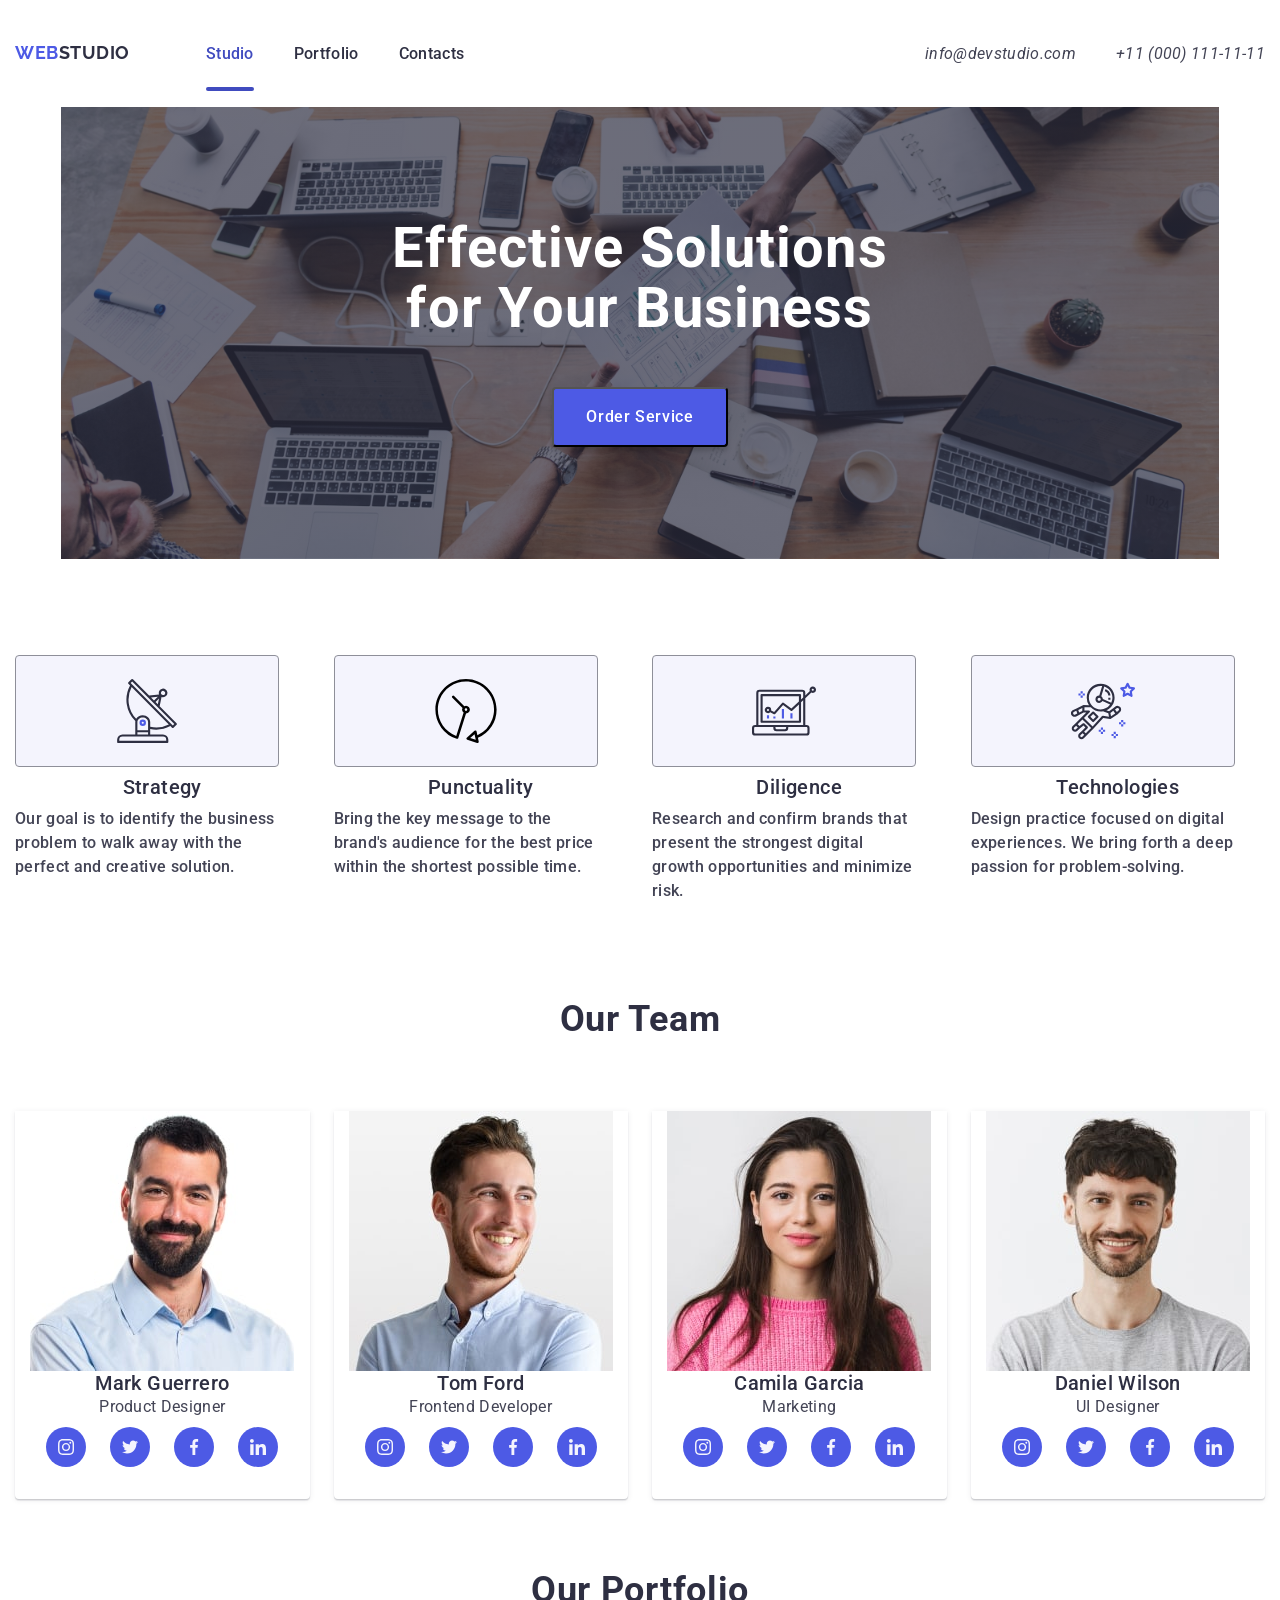
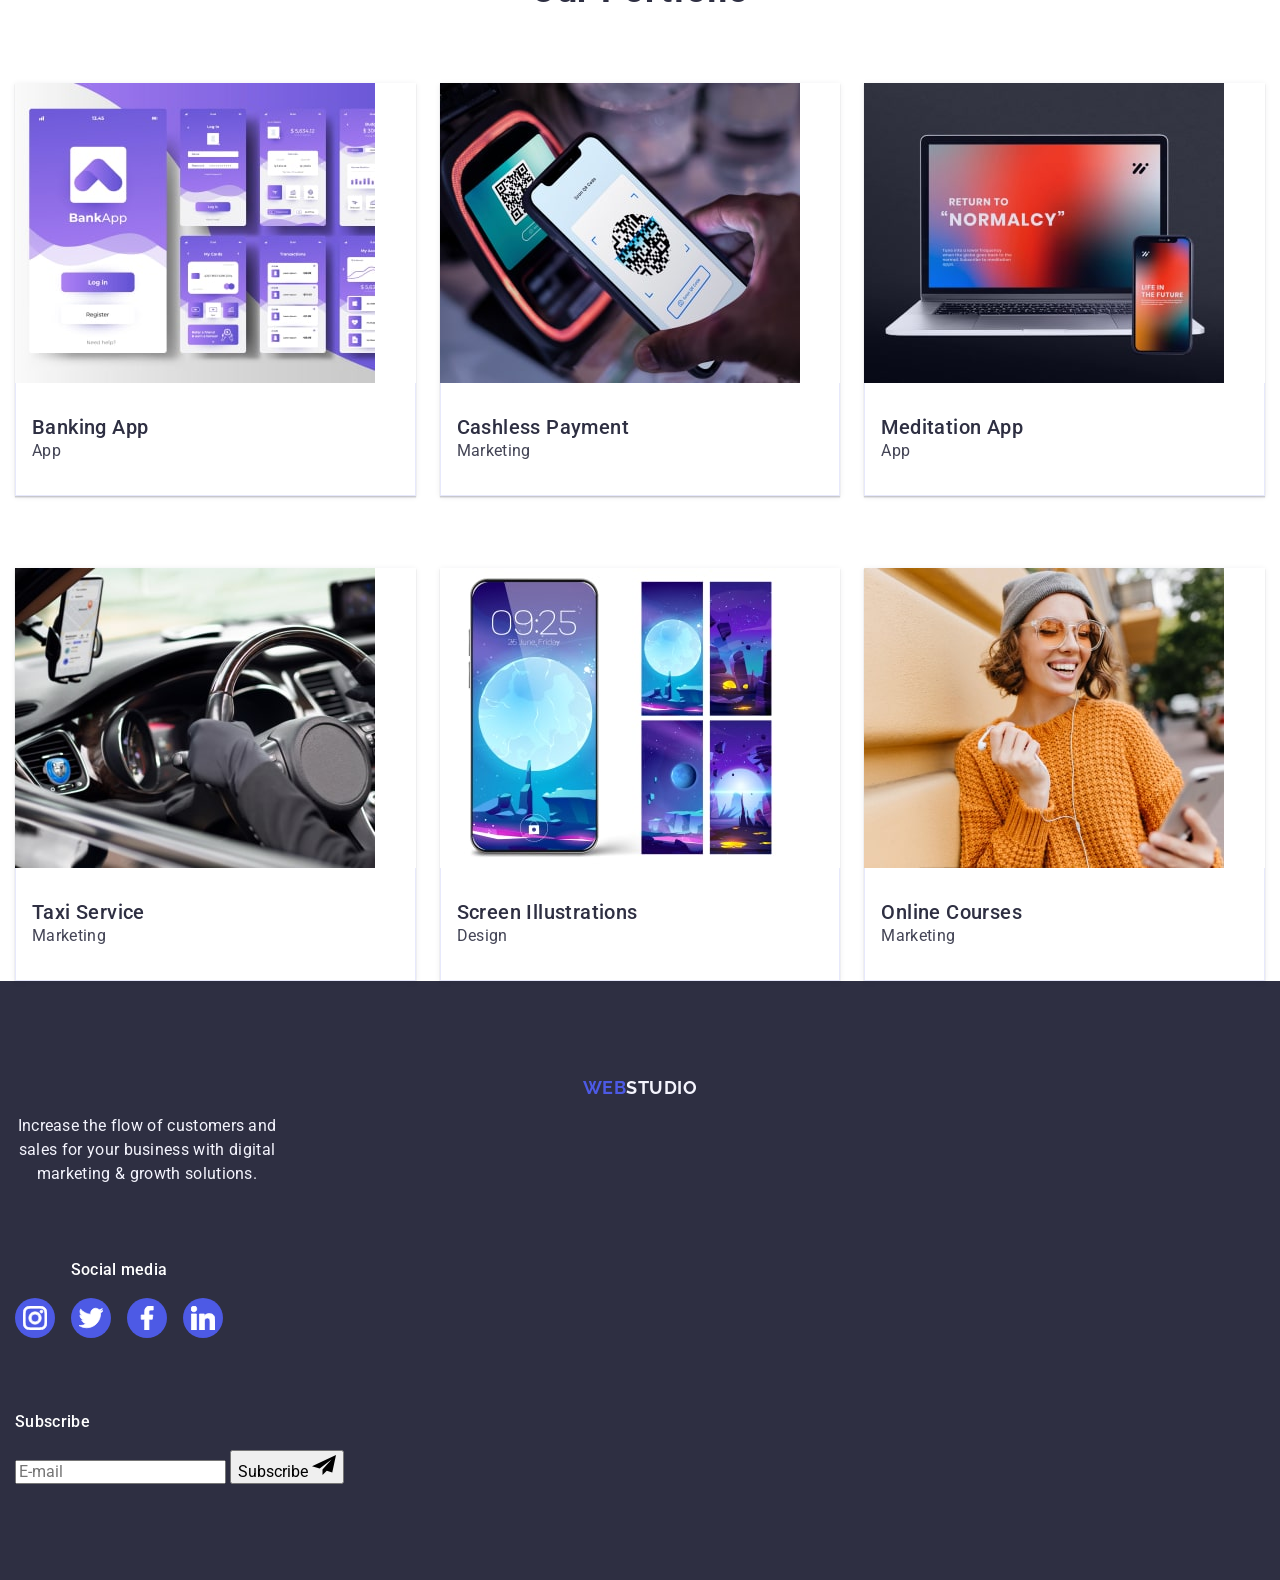
==== index.html @ d4f8fd6f "add" ====
<!DOCTYPE html>
<html lang="en">
  <head>
    <meta charset="UTF-8" />
    <meta name="viewport" content="width=device-width, initial-scale=1" />
    <title>Document</title>
    <link rel="preconnect" href="https://fonts.googleapis.com" />
    <link rel="preconnect" href="https://fonts.gstatic.com" crossorigin />
    <link
      href="https://fonts.googleapis.com/css2?family=Raleway:wght@700&family=Roboto:wght@400;500;700&display=swap"
      rel="stylesheet"
    />
    <link
      rel="stylesheet"
      href="https://cdnjs.cloudflare.com/ajax/libs/modern-normalize/2.0.0/modern-normalize.min.css"
    />
    <link rel="stylesheet" href="./css/styles.css" />
  </head>
  <body>
    <!--====== HEADER ======-->
    <header class="page-header">
      <div class="container header-container">
        <nav class="page-navigation">
          <a class="page-logo" href="./index.html"
            >Web<span class="logo-part">Studio</span></a
          >

          <ul class="navigation-list">
            <li class="navigation-list-item">
              <a class="navigation-list-link current" href="./index.html"
                >Studio</a
              >
            </li>
            <li class="navigation-list-item">
              <a class="navigation-list-link" href="">Portfolio</a>
            </li>
            <li class="navigation-list-item">
              <a class="navigation-list-link" href="">Contacts</a>
            </li>
          </ul>
        </nav>
        <address class="address">
          <ul class="address-list">
            <li class="address-list-item">
              <a class="address-link" href="mailto:info@devstudio.com"
                >info@devstudio.com</a
              >
            </li>
            <li class="address-list-item">
              <a class="address-link" href="tel:+110001111111"
                >+11 (000) 111-11-11</a
              >
            </li>
          </ul>
        </address>
        <button class="mobil-open-button" type="button">
          <svg class="mobile-open-button-icons" width="24px" height="24px">
            <use href="./images/icons.svg#icon-burgericons-solid_menu"></use>
          </svg>
        </button>
      </div>
    </header>
    <!-- ======HERO====== -->
    <main>
       <section class="hero ">
        <div class="container hero-container">
          <h1 class="main-title">Effective Solutions for Your Business</h1>
          <button class="button-top" type="button">Order Service</button>
        </div>
      </section>
      <!-- ======BENEFITS====== -->
       <section class="benefits">
        <div class="container benefits-container">
          <h2 class="visually-hidden">Benefits</h2>
          <ul class="benefits-list">
            <li class="benefits-list-item">
              <div class="im-icons">
                <svg class="benefits-icons" width="64" height="64">
                  <use href="./images/icons.svg#icon-antenna-1"></use>
                </svg>
              </div>
              <h3 class="benefits-list-title">Strategy</h3>
              <p class="benefits-list-text">
                Our goal is to identify the business problem to walk away with
                the perfect and creative solution.
              </p>
            </li>
            <li class="benefits-list-item">
              <div class="im-icons">
                <svg class="benefits-icons" width="64" height="64">
                  <use href="./images/icons.svg#icon-Vector"></use>
                </svg>
              </div>

              <h3 class="benefits-list-title">Punctuality</h3>
              <p class="benefits-list-text">
                Bring the key message to the brand's audience for the best price
                within the shortest possible time.
              </p>
            </li>
            <li class="benefits-list-item">
              <div class="im-icons">
                <svg class="benefits-icons" width="64" height="64">
                  <use href="./images/icons.svg#icon-diagram-1"></use>
                </svg>
              </div>
              <h3 class="benefits-list-title">Diligence</h3>
              <p class="benefits-list-text">
                Research and confirm brands that present the strongest digital
                growth opportunities and minimize risk.
              </p>
            </li>
            <li class="benefits-list-item">
              <div class="im-icons">
                <svg class="benefits-icons" width="64" height="64">
                  <use href="./images/icons.svg#icon-astronaut-1"></use>
                </svg>
              </div>
              <h3 class="benefits-list-title">Technologies</h3>
              <p class="benefits-list-text">
                Design practice focused on digital experiences. We bring forth a
                deep passion for problem-solving.
              </p>
            </li>
          </ul>
        </div>
      </section>
      <!-- ======OUR TEAM====== -->
      <section class="team-section">
        <div class="container">
          <h2 class="team-section-title">Our Team</h2>
          <ul class="team-list">
            <li class="team-item iteam-box">
              <img
                class="team-card"
                srcset="./images/team-1@2x-min.jpg 2x, ./images/team-1-min.jpg 1x"
                src="./images/team-1-min.jpg"
                alt="mark guerrero avatar"
                width="264"
              />
              <div class="name-text-container">
                <h3 class="name-title">Mark Guerrero</h3>
                <p class="team-text">Product Designer</p>
                <ul class="social-list">
                  <li class="item-social-media-team">
                    <a
                      href="https://www.instagram.com/"
                      target="_blank"
                      class="social-list-link"
                    >
                      <svg class="icons-team-media" width="16" height="16">
                        <use href="./images/icons.svg#icon-instagram-2"></use>
                      </svg>
                    </a>
                  </li>
                  <li class="item-social-media-team">
                    <a
                      href="https://twitter.com/"
                      target="_blank"
                      class="social-list-link"
                    >
                      <svg class="icons-team-media" width="16" height="16">
                        <use href="./images/icons.svg#icon-twitter-1"></use>
                      </svg>
                    </a>
                  </li>
                  <li class="item-social-media-team">
                    <a
                      href="https://www.facebook.com/index.php/"
                      target="_blank"
                      class="social-list-link"
                    >
                      <svg class="icons-team-media" width="16" height="16">
                        <use href="./images/icons.svg#icon-facebook-1"></use>
                      </svg>
                    </a>
                  </li>
                  <li class="item-social-media-team">
                    <a
                      href="https://www.linkedin.com/"
                      target="_blank"
                      class="social-list-link"
                    >
                      <svg class="icons-team-media" width="16" height="16">
                        <use href="./images/icons.svg#icon-linkedin-1"></use>
                      </svg>
                    </a>
                  </li>
                </ul>
              </div>
            </li>
            <li class="team-item iteam-box">
              <img
                class="team-card"
                srcset="./images/team-2@2x-min.jpg 2x, ./images/team-2-1-min.jpg 1x"
                src="./images/team-2-1-min.jpg"
                alt="tom ford avatar"
                width="264"
              />
              <div class="name-text-container">
                <h3 class="name-title">Tom Ford</h3>
                <p class="team-text">Frontend Developer</p>
                <ul class="social-list">
                  <li class="item-social-media-team">
                    <a
                      href="https://www.instagram.com/"
                      target="_blank"
                      class="social-list-link"
                    >
                      <svg class="icons-team-media" width="16" height="16">
                        <use href="./images/icons.svg#icon-instagram-2"></use>
                      </svg>
                    </a>
                  </li>
                  <li class="item-social-media-team">
                    <a
                      href="https://twitter.com/"
                      target="_blank"
                      class="social-list-link"
                    >
                      <svg class="icons-team-media" width="16" height="16">
                        <use href="./images/icons.svg#icon-twitter-1"></use>
                      </svg>
                    </a>
                  </li>
                  <li class="item-social-media-team">
                    <a
                      href="https://www.facebook.com/index.php/"
                      target="_blank"
                      class="social-list-link"
                    >
                      <svg class="icons-team-media" width="16" height="16">
                        <use href="./images/icons.svg#icon-facebook-1"></use>
                      </svg>
                    </a>
                  </li>
                  <li class="item-social-media-team">
                    <a
                      href="https://www.linkedin.com/"
                      target="_blank"
                      class="social-list-link"
                    >
                      <svg class="icons-team-media" width="16" height="16">
                        <use href="./images/icons.svg#icon-linkedin-1"></use>
                      </svg>
                    </a>
                  </li>
                </ul>
              </div>
            </li>
            <li class="team-item iteam-box">
              <img
                class="team-card"
                srcset="./images/team-3@2x-min.jpg 2x, ./images/team-3-1-min.jpg 1x"
                src="./images/team-3-1-min.jpg"
                alt="camila garcia avatar"
                width="264"
              />
              <div class="name-text-container">
                <h3 class="name-title">Camila Garcia</h3>
                <p class="team-text">Marketing</p>
                <ul class="social-list">
                  <li class="item-social-media-team">
                    <a
                      href="https://www.instagram.com/"
                      target="_blank"
                      class="social-list-link"
                    >
                      <svg class="icons-team-media" width="16" height="16">
                        <use href="./images/icons.svg#icon-instagram-2"></use>
                      </svg>
                    </a>
                  </li>
                  <li class="item-social-media-team">
                    <a
                      href="https://twitter.com/"
                      target="_blank"
                      class="social-list-link"
                    >
                      <svg class="icons-team-media" width="16" height="16">
                        <use href="./images/icons.svg#icon-twitter-1"></use>
                      </svg>
                    </a>
                  </li>
                  <li class="item-social-media-team">
                    <a
                      href="https://www.facebook.com/index.php/"
                      target="_blank"
                      class="social-list-link"
                    >
                      <svg class="icons-team-media" width="16" height="16">
                        <use href="./images/icons.svg#icon-facebook-1"></use>
                      </svg>
                    </a>
                  </li>
                  <li class="item-social-media-team">
                    <a
                      href="https://www.linkedin.com/"
                      target="_blank"
                      class="social-list-link"
                    >
                      <svg class="icons-team-media" width="16" height="16">
                        <use href="./images/icons.svg#icon-linkedin-1"></use>
                      </svg>
                    </a>
                  </li>
                </ul>
              </div>
            </li>
            <li class="team-item iteam-box">
              <img
                class="team-card"
                srcset="./images/team-4-1-min.jpg 1x, ./images/team-4@2x-min.jpg 2x"
                src="./images/team-4-1-min.jpg"
                alt="daniel wilson avatar"
                width="264"
              />
              <div class="name-text-container">
                <h3 class="name-title">Daniel Wilson</h3>
                <p class="team-text">UI Designer</p>
                <ul class="social-list">
                  <li class="item-social-media-team">
                    <a
                      href="https://www.instagram.com/"
                      target="_blank"
                      class="social-list-link"
                    >
                      <svg class="icons-team-media" width="16" height="16">
                        <use href="./images/icons.svg#icon-instagram-2"></use>
                      </svg>
                    </a>
                  </li>
                  <li class="item-social-media-team">
                    <a
                      href="https://twitter.com/"
                      target="_blank"
                      class="social-list-link"
                    >
                      <svg class="icons-team-media" width="16" height="16">
                        <use href="./images/icons.svg#icon-twitter-1"></use>
                      </svg>
                    </a>
                  </li>
                  <li class="item-social-media-team">
                    <a
                      href="https://www.facebook.com/index.php/"
                      target="_blank"
                      class="social-list-link"
                    >
                      <svg class="icons-team-media" width="16" height="16">
                        <use href="./images/icons.svg#icon-facebook-1"></use>
                      </svg>
                    </a>
                  </li>
                  <li class="item-social-media-team">
                    <a
                      href="https://www.linkedin.com/"
                      target="_blank"
                      class="social-list-link"
                    >
                      <svg class="icons-team-media" width="16" height="16">
                        <use href="./images/icons.svg#icon-linkedin-1"></use>
                      </svg>
                    </a>
                  </li>
                </ul>
              </div>
            </li>
          </ul>
        </div>
      </section> 
      <!--====== OUR PORTFOLIO====== -->
       <section class="portfolio">
        <div class="container">
          <h2 class="portfolio-title">Our Portfolio</h2>
          <ul class="portfolio-list">
            <li class="portfolio-item">
              <div class="overlay">
                <picture>
                  <source media="(min-width: 1158px )" srcset="./images/portfolio/portfolio-desk-1-min.jpg 1x, ./images/portfolio/portfolio-desk-1@2x-min.jpg 2x">
                  <source media="(min-width: 768px)" srcset="./images/portfolio/portfolio-tab-1-min.jpg 1x, ./images/portfolio/portfolio-tab-1@2x-min.jpg 2x">
                  <source media="(max-width: 767px)" srcset="./images/portfolio/portfolio-mob-1-min.jpg 1x, ./images/portfolio/portfolio-mob-1@2x-min.jpg 2x">
                  <img src="./images/portfolio/portfolio-desk-1-min.jpg" alt="app-img" width="360" />

                </picture>
                

                <p class="text-overlay">
                  14 Stylish and User-Friendly App Design Concepts · Task
                  Manager App · Calorie Tracker App · Exotic Fruit Ecommerce App
                  · Cloud Storage App
                </p>
              </div>

              <div class="name-app-container">
                <h3 class="portfolio-name">Banking App</h3>
                <p class="portfolio-text">App</p>
              </div>
            </li>

            <li class="portfolio-item">
              <div class="overlay">
                <picture>
                  <source media="(min-width: 1158px )" srcset="./images/portfolio/portfolio-desk-2-min.jpg 1x, ./images/portfolio/portfolio-desk-2@2x-min.jpg 2x">
                  <source media="(min-width: 768px)" srcset="./images/portfolio/portfolio-tab-2-min.jpg 1x, ./images/portfolio/portfolio-tab-2@2x-min.jpg 2x">
                  <source media="(max-width: 767px)" srcset="./images/portfolio/portfolio-mob-2-min.jpg 1x, ./images/portfolio/portfolio-mob-2@2x-min.jpg 2x">
                  <img src="./images/portfolio/portfolio-desk-2-min.jpg" alt="images phone" width="360" />
                </picture>
                

                <p class="text-overlay">
                  14 Stylish and User-Friendly App Design Concepts · Task
                  Manager App · Calorie Tracker App · Exotic Fruit Ecommerce App
                  · Cloud Storage App
                </p>
              </div>

              <div class="name-app-container">
                <h3 class="portfolio-name">Cashless Payment</h3>
                <p class="portfolio-text">Marketing</p>
              </div>
            </li>
            <li class="portfolio-item">
              <div class="overlay">
                <picture>
                  <source media="(min-width: 1158px)" srcset="./images/portfolio/portfolio-desk-3-min.jpg 1x, ./images/portfolio/portfolio-desk-3@2x-min.jpg 2x">
                  <source media="(min-width: 768px)" srcset="./images/portfolio/portfolio-tab-3-min.jpg 1x, ./images/portfolio/portfolio-tab-3@2x-min.jpg 2x">
                  <source media="(max-width: 767px)" srcset="./images/portfolio/portfolio-mob-3-min.jpg 1x, ./images/portfolio/portfolio-mob-3@2x-min.jpg 2x">
                  <img src="./images/portfolio/portfolio-desk-3-min.jpg 1x" alt="laptop" width="360" />

                </picture>
                
                <p class="text-overlay">
                  14 Stylish and User-Friendly App Design Concepts · Task
                  Manager App · Calorie Tracker App · Exotic Fruit Ecommerce App
                  · Cloud Storage App
                </p>
              </div>
              <div class="name-app-container">
                <h3 class="portfolio-name">Meditation App</h3>
                <p class="portfolio-text">App</p>
              </div>
            </li>
            <li class="portfolio-item">
              <div class="overlay">
                <picture>
                  <source media="(min-width: 1158px)" srcset="./images/portfolio/portfolio-desk-4-min.jpg 1x, ./images/portfolio/portfolio-desk-4@2x-min.jpg 2x">
                  <source media="(min-width: 768px)" srcset="./images/portfolio/portfolio-tab-4-min.jpg 1x, ./images/portfolio/portfolio-tab-4@2x-min.jpg 2x">
                  <source media="(max-width: 767px)" srcset="./images/portfolio/portfolio-mob-4-min.jpg 1x, ./images/portfolio/portfolio-mob-4@2x-min.jpg 2x">
                  <img src="./images/portfolio/portfolio-desk-4-min.jpg " alt="driver" width="360" />
                </picture>
                

                <p class="text-overlay">
                  14 Stylish and User-Friendly App Design Concepts · Task
                  Manager App · Calorie Tracker App · Exotic Fruit Ecommerce App
                  · Cloud Storage App
                </p>
              </div>
              <div class="name-app-container">
                <h3 class="portfolio-name">Taxi Service</h3>
                <p class="portfolio-text">Marketing</p>
              </div>
            </li>
            <li class="portfolio-item">
             
              <div class="overlay">
                <picture>
                  <source media="(min-width: 1158px)"
                    srcset="./images/portfolio/portfolio-desk-5-min.jpg 1x, ./images/portfolio/portfolio-desk-5@2x-min.jpg 2x">
                  <source media="(min-width: 768px)"
                    srcset="./images/portfolio/portfolio-tab-5-min.jpg 1x, ./images/portfolio/portfolio-tab-5@2x-min.jpg 2x">
                  <source media="(max-width: 767px)"
                    srcset="./images/portfolio/portfolio-mob-5-min.jpg 1x, ./images/portfolio/portfolio-mob-5@2x-min.jpg 2x">
                  <img src="./images/portfolio/portfolio-desk-5-min.jpg 1x" alt="cellphone-img" width="360" />
                </picture>
               

                <p class="text-overlay">
                  14 Stylish and User-Friendly App Design Concepts · Task
                  Manager App · Calorie Tracker App · Exotic Fruit Ecommerce App
                  · Cloud Storage App
                </p>
              </div>
              <div class="name-app-container">
                <h3 class="portfolio-name">Screen Illustrations</h3>
                <p class="portfolio-text">Design</p>
              </div>
            </li>
            <li class="portfolio-item">
              <div class="overlay">
                <picture>
                  <source media="(min-width: 1158px)" srcset="./images/portfolio/portfolio-desk-6-min.jpg 1x, ./images/portfolio/portfolio-desk-6@2x-min.jpg 2x">
                  <source media="(min-width:768px )" srcset="./images/portfolio/portfolio-tab-6-min.jpg 1x, ./images/portfolio/portfolio-tab-6@2x-min.jpg 2x">
                  <source media="(max-width: 767px)" srcset="./images/portfolio/portfolio-mob-6-min.jpg 1x, ./images/portfolio/portfolio-mob-6@2x-min.jpg 2x">
                  <img src="./images/portfolio/portfolio-desk-6-min.jpg" alt="girl" width="360" />
                </picture>
                

                <p class="text-overlay">
                  14 Stylish and User-Friendly App Design Concepts · Task
                  Manager App · Calorie Tracker App · Exotic Fruit Ecommerce App
                  · Cloud Storage App
                </p>
              </div>
              <div class="name-app-container">
                <h3 class="portfolio-name">Online Courses</h3>
                <p class="portfolio-text">Marketing</p>
              </div>
            </li>
          </ul>
        </div>
      </section> 
    </main>
    <!-- ======FOOTER====== -->
     <footer class="page-footer">
      <div class="container footer-main-container">
        <div class="footer-logo-cont">
          <a class="logo-footer" href="./index.html"
            >Web<span class="logo-second">Studio</span></a
          >
          <p class="footer-text">
            Increase the flow of customers and sales for your business with
            digital marketing & growth solutions.
          </p>
        </div>
        <div class="footer-social-media">
          <p class="footer-text-sm">Social media</p>
          <ul class="footer-social-list">
            <li class="footer-si-item">
              <a
                href="https://www.instagram.com/"
                target="_blank"
                class="footer-social-list-link"
              >
                <svg class="footer-icons" width="24" height="24">
                  <use href="./images/icons.svg#icon-instagram-2"></use>
                </svg>
              </a>
            </li>
            <li class="footer-si-item">
              <a
                href="https://twitter.com/"
                target="_blank"
                class="footer-social-list-link"
              >
                <svg class="footer-icons" width="24" height="24">
                  <use href="./images/icons.svg#icon-twitter-1"></use>
                </svg>
              </a>
            </li>
            <li class="footer-si-item">
              <a
                href="https://www.facebook.com/index.php/"
                target="_blank"
                class="footer-social-list-link"
              >
                <svg class="footer-icons" width="24" height="24">
                  <use href="./images/icons.svg#icon-facebook-1"></use>
                </svg>
              </a>
            </li>
            <li class="footer-si-item">
              <a
                href="https://www.linkedin.com/"
                target="_blank"
                class="footer-social-list-link"
              >
                <svg class="footer-icons" width="24" height="24">
                  <use href="./images/icons.svg#icon-linkedin-1"></use>
                </svg>
              </a>
            </li>
          </ul>
          
        </div>
        
          <div class="footer-subscribe-wrapper">
        
          <p class="footer-subscribe-text" >Subscribe</p>
          <form class="form-subscribe">
            <label class="footer-subscribe-label">
            <input class="footer-input" type="email" name="user-email-subscribe" id="user-email-subscribe" placeholder="E-mail"
              required />
              </label>
              <button class="footer-subscribe-button" type="submit">Subscribe
                <svg class="footer-sub-icon" width="24" height="24">
                  <use href="./images/icons.svg#icon-Frame-3-1"></use>
                </svg>
              </button>


          </form>
           
              
       
       
        
        </div>
       
      </div>
        
    </footer> 
    <!-- =============Backdrop============== -->
    <!-- <div class="backdrop is-open ">
      <div class="modal">
        <button class="modal-close-btn" type="button">
          <svg class="modal-close-btn-icon" width="8" height="8">
            <use
              href="./images/icons.svg#icon-close-black-18dp-2-1-1"
              width="8"
              height="8"
            ></use>
          </svg>
        </button>
        <p class="review-form-description">
          Leave your contacts and we will call you back
        </p>
        <form class="review-form">
          <div class="review-form-field-wrapper">
            <label class="review-form-field-label" for="user-name">Name</label>
            <div class="review-form-input-wrapper">
            <input
              class="review-form-input"
              type="text"
              name="user-name"
              id="user-name"
              pattern="[a-zA-Za-яА-ЯіІїЇєЄґҐ]+"
              title="Yuliia"
              required
            />
            <svg class="review-form-field-icon"  width="18" height="24">
                <use href="./images/icons.svg#icon-person-black-18dp-1-1"></use>
            </svg>
            </div>
          </div>
          <div class="review-form-field-wrapper">
            <label class="review-form-field-label" for="user-phone">Phone</label>
            <div class="review-form-input-wrapper">
            <input class="review-form-input" 
            type="tel"
             name="user-phone"
              id="user-phone"
              pattern="[0-9]{3}-[0-9]{3}-[0-9]{2}-[0-9]{2}"
              title="xxx-xxx-xx-xx"
              required
              />
              <svg class="review-form-field-icon"  width="18" height="24">
                <use href="./images/icons.svg#icon-phone-black-18dp-1-1"></use>
              </svg>
              </div>

          </div>
          <div class="review-form-field-wrapper">
            <label class="review-form-field-label" for="user-email">Email</label>
            <div class="review-form-input-wrapper">
            <input class="review-form-input"
             type="email"
             name="user-email"
             id="user-email"
             required
             />
             <svg class="review-form-field-icon" width="18" height="24">
              <use href="./images/icons.svg#icon-email-black-18dp-1-1"></use>
             </svg>
            </div>

             
          </div>
          <div class="reviews-form-field-wrapper">
            <label class="review-form-field-label" for="user-comment">Comment</label>
            <textarea class="review-form-message"
             name="user-comment"
              id="user-comment"
              placeholder="Text input"
              required></textarea>
          </div>
          <div class="review-form-checkbox-wrapper">
            <input class="review-form-checkbox visually-hidden"
             type="checkbox"
              value="true"
               name="user-privacy"
               id="user-privacy"
               required />
            <label class="review-form-checkbox-label" for="user-privacy">
              <span class="review-form-own-checkbox">
                <svg class="review-form-own-checkbox-icon" width="10" height="8">
                  <use href="./images/icons.svg#icon-Vector-2"></use>
                </svg>
              </span>
              I accept the terms and conditions of the
              <a class="privacy-policy-link" href="">Privacy Policy</a></label
            >
          </div>
          <button class="review-form-submit" type="submit">Send</button>
        </form>
      </div> -->
    </div>
    <!-- =======Mobile Menu======= -->
    <div class="mobile-menu">
      <div class="container mobile-menu-container">
        <button class="mobile-menu-close-button" type="button">
          <svg class="mobile-menu-close-btn-icon" width="8px" height="8px">
            <use href="./images/icons.svg#icon-close-black-18dp-2-1-1"></use>
          </svg>
        </button>
        <nav class="mobile-menu-nav">
          <ul class="mobile-menu-list">
            <li class="mobile-menu-list-item">
              <a class="mobile-menu-list-link" href="">Studio</a>

            </li>
            <li class="mobile-menu-list-item">
              <a class="mobile-menu-list-link" href="">Portfolio</a>

            </li>
            <li class="mobile-menu-list-item">
              <a class="mobile-menu-list-link" href="">Contacts</a>

            </li>
          </ul>
        </nav>
        <address class="mobil-menu-address">
          <a class="mobil-menu-address-link" href="tel:+110001111111">+11 (000) 111-11-11</a>
          <a class="mobil-menu-address-link" href="mailto:info@devstudio.com">info@devstudio.com</a>

        </address>
        <ul class="mobile-menu-social-list">
          <li class="mobile-menu-social-list-item">
            <a class="mobile-menu-social-list-link" href="">
              <svg class="mobile-menu-social-icon" width="24px" height="24px">
                <use href="./images/icons.svg#icon-instagram-2"></use>
              </svg>
            </a>
          </li>
          <li class="mobile-menu-social-list-item">
            <a class="mobile-menu-social-list-link" href="">
              <svg class="mobile-menu-social-icon" width="24px" height="24px">
                <use href="./images/icons.svg#icon-twitter-1"></use>
              </svg>
            </a>
          </li>
          <li class="mobile-menu-social-list-item">
            <a class="mobile-menu-social-list-link" href="">
              <svg class="mobile-menu-social-icon" width="24px" height="24px">
                <use href="./images/icons.svg#icon-facebook-1"></use>
              </svg>
            </a>
          </li>
          <li class="mobile-menu-social-list-item">
            <a class="mobile-menu-social-list-link" href="">
              <svg class="mobile-menu-social-icon" width="24px" height="24px">
                <use href="./images/icons.svg#icon-linkedin-1"></use>
              </svg>
            </a>
          </li>

        </ul>
      </div>

    </div>
  </body>
</html>
---- css/styles.css ----
ul {
  list-style-type: none;
  margin-bottom: 0;
  margin-top: 0;
  padding-left: 0;
}
h1,
h2,
h3,
h4,
p {
  margin-bottom: 0;
  margin-top: 0;
}
img {
  display: block;
  max-width: 100%;
  height: auto;
}
a {
  text-decoration: none;
}
button {
  cursor: pointer;
}
body {
  font-family: "Roboto", sans-serif;
  color: #434455;
  background-color: #fff;
}
.visually-hidden {
  position: absolute;
  width: 1px;
  height: 1px;
  margin: -1px;
  border: 0;
  padding: 0;
  white-space: nowrap;
  clip-path: inset(100%);
  clip: rect(0 0 0 0);
  overflow: hidden;
}
.container {
  max-width: 320px;
  padding-left: 16px;
  padding-right: 16px;
  margin-left: auto;
  margin-right: auto;
}

@media screen and (min-width: 768px) {
  .container {
    max-width: 736px;
  }
}
@media screen and (min-width: 1158px) {
  .container {
    max-width: 1440px;
    padding-left: 15px;
    padding-right: 15px;
  }
}
/* =========HEADER============ */
.page-header {
  padding-top: 17.5px;
  padding-bottom: 17.5px;
}
.navigation-list {
  display: none;
}
.address {
  display: none;
}
.header-container {
  display: flex;
  justify-content: space-between;
}
.page-logo {
  font-weight: 700;
  font-size: 18px;
  line-height: 1.17;
  letter-spacing: 0.03em;
  text-transform: uppercase;
  color: #4d5ae5;
  font-family: "Raleway", sans-serif;
}
.logo-part {
  text-transform: uppercase;
  color: #2e2f42;
}

.mobil-open-button {
  border: none;
  width: 24px;
  height: 24px;
  background-color: transparent;
  line-height: 0;
  padding: 0;
}
.mobile-menu {
  position: fixed;
  z-index: 9999;
  top: 0;
  left: 0;
  width: 100%;
  height: 100%;
  background-color: #fff;
  overflow: auto;
  transform: translateX(100%);
  transition: transform 250ms cubic-bezier(0.4, 0, 0.2, 1);
}
.mobile-menu.is-open {
  transform: translateX(0%);
}
.mobile-menu-container {
  position: relative;
  padding-top: 72px;
  padding-bottom: 40px;
}
.mobile-menu-close-button {
  position: absolute;
  top: 24px;
  right: 24px;
  border-radius: 100%;
  border-color: transparent;
  fill: #2e2f42;
  stroke-width: 1px;
  stroke: #2e2f42;
  width: 24px;
  height: 24px;
  line-height: 0;
  padding: 0;
}

.mobile-menu-list-link {
  font-weight: 700;
  font-size: 36px;
  line-height: 1.11;
  letter-spacing: 0.02em;
  color: #2e2f42;
  transition: color 250ms cubic-bezier(0.4, 0, 0.2, 1);
}

.mobile-menu-list {
  display: flex;
  align-items: flex-start;
  justify-content: flex-start;
  flex-direction: column;
  gap: 40px;
  margin-bottom: 168px;
}

.mobile-menu-list-link:focus,
.mobile-menu-list-link:hover {
  color: #404bbf;
}
.mobil-menu-address-link {
  font-weight: 500;
  font-size: 20px;
  line-height: 1.2;
  letter-spacing: 0.02em;
  color: #434455;
  transition: color 250ms cubic-bezier(0.4, 0, 0.2, 1);
}
.mobil-menu-address {
  margin-bottom: 48px;
}
.mobil-menu-address-link:hover,
.mobil-menu-address-link:focus {
  color: #404bbf;
}
.mobile-menu-social-list {
  display: flex;
  align-items: center;
  justify-content: space-between;
  flex-direction: row;
  gap: 40px;
}
.mobile-menu-social-list-item {
  width: 40px;
  height: 40px;
  background-color: #4d5ae5;
  border-radius: 100%;
}
.mobile-menu-social-icon {
  fill: #fff;
}
.mobile-menu-social-list-link {
  display: flex;
  justify-content: center;
  align-items: center;
  width: 100%;
  height: 100%;
}

@media screen and (min-width: 768px) {
  .mobil-open-button {
    display: none;
  }
  .navigation-list {
    display: flex;
    gap: 40px;
    margin-left: 76px;
  }
  .address {
    display: flex;
  }
  .page-navigation {
    display: flex;
  }
  .page-logo {
    padding-top: 16px;
    padding-bottom: 24px;
  }
  .navigation-list-link {
    font-weight: 500;
    font-size: 16px;
    line-height: 1.5;
    letter-spacing: 0.02em;
    color: #2e2f42;
    display: block;
    padding-top: 16px;
    padding-bottom: 24px;
    transition: color 250ms cubic-bezier(0.4, 0, 0.2, 1);
  }
  .navigation-list-link:hover,
  .navigation-list-link:focus {
    color: #404bbf;
  }
  .current {
    position: relative;
    color: #404bbf;
  }
  .current::after {
    content: "";
    position: absolute;
    left: 0;
    bottom: -1px;
    background: #404bbf;
    border-radius: 2px;
    height: 4px;
    width: 100%;
  }
  .address-link {
    font-weight: 400;
    font-size: 16px;
    line-height: 1.5;
    letter-spacing: 0.02em;
    color: #434455;
    padding-top: 24px;
    padding-bottom: 24px;
    transition: color 250ms cubic-bezier(0.4, 0, 0.2, 1);
  }
  .address-link:hover,
  .address-link:focus {
    color: #404bbf;
  }
}

@media screen and (min-width: 1158px) {
  .address-list {
    display: flex;
    gap: 40px;
    padding-top: 24px;
    padding-bottom: 24px;
  }
  .navigation-list-link {
    padding-top: 24px;
    padding-bottom: 24px;
  }
  .page-logo {
    padding-top: 24px;
    padding-bottom: 24px;
  }
}
/* ======HERO=========== */
.hero {
  background-image: linear-gradient(
      rgba(46, 47, 66, 0.7),
      rgba(46, 47, 66, 0.7)
    ),
    url(../images/hero-img/Dark-mobile-bg-min.jpg);
  background-repeat: no-repeat;
  background-size: cover;
  max-width: 320px;
  min-height: 432px;
  background-position: center;
  margin-left: auto;
  margin-right: auto;
}
media screen and (min-resolution: 192dpi) {
  .hero {
    background-image: linear-gradient(
        rgba(46, 47, 66, 0.7),
        rgba(46, 47, 66, 0.7)
      ),
      url(../images/hero-img/Dark-mobile-bg@2x-min.jpg);
  }
}
.main-title {
  font-size: 36px;
  line-height: 1.11;
  letter-spacing: 0.02em;
  text-align: center;
  color: #fff;
  margin-bottom: 72px;
  min-width: 216px;
}
.hero-container {
  padding-top: 72px;
  padding-left: 52px;
  padding-right: 52px;
  padding-bottom: 72px;
  margin: 0 auto;
}
.button-top {
  border-radius: 4px;
  padding: 16px 32px;
  min-width: 169px;
  box-shadow: 0 4px 4px 0 rgba(0, 0, 0, 0.15);
  background: #4d5ae5;
  font-weight: 500;
  font-size: 16px;
  line-height: 1.5;
  letter-spacing: 0.04em;
  color: #fff;
  margin-left: auto;
  margin-right: auto;
  display: flex;
  align-items: flex-start;
  justify-content: flex-start;
}

@media screen and (min-width: 768px) {
  .hero {
    background-image: linear-gradient(
        rgba(46, 47, 66, 0.7),
        rgba(46, 47, 66, 0.7)
      ),
      url(../images/hero-img/Dark-tablet-bg-min.jpg);
    min-width: 768px;
  }
  .main-title {
    font-size: 56px;
    line-height: 1.07;
    text-align: center;
    min-width: 496px;
    margin-bottom: 36px;
  }
  .hero-container {
    padding-top: 112px;
    padding-bottom: 112px;
  }
}
@media screen and (min-width: 1158px) {
  .hero {
    background-image: linear-gradient(
        rgba(46, 47, 66, 0.7),
        rgba(46, 47, 66, 0.7)
      ),
      url(../images/hero-img/people-office\ 1-min.jpg);
    min-width: 1158px;
    background-size: cover;
  }
  .main-title {
    font-size: 56px;
    line-height: 1.07;
    letter-spacing: 0.02em;
    color: #fff;
    text-align: center;
    max-width: 496px;
    font-weight: 700;
    align-content: center;
    margin: 0 auto;
    margin-bottom: 48px;
  }
}
/* =======BENEFITS========= */
.benefits-icons {
  display: none;
}
.benefits-list {
  display: flex;
  align-items: flex-start;
  justify-content: flex-start;
  flex-direction: column;
  gap: 72px;
  padding-top: 96px;
  padding-bottom: 96px;
}
.benefits-list-title {
  font-size: 36px;
  line-height: 1.11;
  letter-spacing: 0.02em;
  text-align: center;
  color: #2e2f42;
  margin-bottom: 8px;
}
.benefits-list-text {
  font-weight: 500;
  font-size: 16px;
  line-height: 1.5;
  letter-spacing: 0.02em;
  color: #434455;
}
.benefits-list-item {
  min-width: 288px;
}

@media screen and (min-width: 768px) {
  .benefits-list {
    display: flex;
    flex-direction: row;
    flex-wrap: wrap;
    gap: 72px 24px;
  }
  .benefits-list-item {
    width: calc((100% - 24px) / 2);
  }
}

@media screen and (min-width: 1158px) {
  .benefits-icons {
    display: inline-block;
  }
  .im-icons {
    background-color: #f4f4fd;
    border: 1px solid #8e8f99;
    border-radius: 4px;
    width: 264px;
    height: 112px;
    display: flex;
    justify-content: center;
    align-items: center;
    margin-bottom: 8px;
  }
  .benefits-list {
    display: flex;
    gap: 24px;
    justify-content: center;
    flex-wrap: nowrap;
  }
  .benefits-list-title {
    font-weight: 500;
    font-size: 20px;
    line-height: 1.2;
    letter-spacing: 0.02em;
    color: #2e2f42;
    margin-bottom: 8px;
  }

  .benefits-list-text {
    font-size: 16px;
    line-height: 1.5;
    letter-spacing: 0.02em;
    width: 264px;
  }
}

/* =======OUR TEAM======= */
.team-section-title {
  font-size: 36px;
  line-height: 1.11111;
  letter-spacing: 0.02em;
  text-align: center;
  color: #2e2f42;
  margin-bottom: 72px;
}
.iteam-box {
  margin-bottom: 72px;
}
.name-title {
  font-weight: 500;
  font-size: 20px;
  line-height: 1.2;
  letter-spacing: 0.02em;
  text-align: center;
  color: #2e2f42;
}
.team-text {
  font-weight: 400;
  font-size: 16px;
  line-height: 1.5;
  letter-spacing: 0.02em;
  text-align: center;
  color: #434455;
  margin-bottom: 8px;
}
.social-list {
  display: flex;
  justify-content: center;
  align-items: center;
  gap: 24px;
}
.item-social-media-team {
  width: 40px;
  height: 40px;
}
.social-list-link {
  display: flex;
  justify-content: center;
  align-items: center;
  width: 100%;
  height: 100%;
  background-color: #4d5ae5;
  border-radius: 50%;
  transition: background-color 250ms cubic-bezier(0.4, 0, 0.2, 1);
}
.social-list-link:hover,
.social-list-link:focus {
  background-color: #404bbf;
}
.icons-team-media {
  fill: #f4f4fd;
}
@media screen and (min-resolution: 192dpi) {
}
@media screen and (min-width: 768px) {
  .team-list {
    display: flex;
    flex-direction: row;
    flex-wrap: wrap;
    gap: 72px 24px;
  }
  .iteam-box {
    width: calc((100% - 24px) / 2);
    border-radius: 0 0 4px 4px;
    padding: 0px 0px 32px 0px;
    box-shadow: 0 2px 1px 0 rgba(46, 47, 66, 0.08),
      0 1px 1px 0 rgba(46, 47, 66, 0.16), 0 1px 6px 0 rgba(46, 47, 66, 0.08);
    background: #fff;
  }
  .team-item {
    display: block;
    text-align: center;
  }
  .team-card {
    display: block;
    margin: auto;
  }
}

@media screen and (min-width: 1158px) {
  .team-card {
    display: block;
    align-items: flex-start;
  }
  .iteam-box {
    width: calc((100% - 24px * 3) / 4);

    border-radius: 0 0 4px 4px;
    box-shadow: 0 2px 1px 0 rgba(46, 47, 66, 0.08),
      0 1px 1px 0 rgba(46, 47, 66, 0.16), 0 1px 6px 0 rgba(46, 47, 66, 0.08);
    background: #fff;
  }
  .social-list {
    display: flex;
    align-items: center;
    justify-content: center;
    flex-direction: row;
    gap: 24px;
    margin-top: 8px;
  }
}

/* ======OUR PORTFOLIO======= */
.portfolio-title {
  font-size: 36px;
  line-height: 1.11;
  letter-spacing: 0.02em;
  text-align: center;
  color: #2e2f42;
  margin-bottom: 72px;
}
.portfolio-item {
  background-color: #fff;
  box-shadow: 0 2px 1px 0 rgba(46, 47, 66, 0.08),
    0 1px 1px 0 rgba(46, 47, 66, 0.16), 0 1px 6px 0 rgba(46, 47, 66, 0.08);
  cursor: pointer;
  width: 288px;
  transition: box-shadow 250ms cubic-bezier(0.4, 0, 0.2, 1);
}
.portfolio-item:hover {
  box-shadow: 0px 1px 6px rgba(46, 47, 66, 0.08),
    0px 1px 1px rgba(46, 47, 66, 0.16), 0px 2px 1px rgba(46, 47, 66, 0.08);
}
.portfolio-item:hover .portfolio-text {
  transform: translateY(0%);
}
.portfolio-name {
  font-weight: 500;
  font-size: 20px;
  line-height: 1.2;
  letter-spacing: 0.02em;
  color: #2e2f42;
}
.portfolio-text {
  font-weight: 400;
  font-size: 16px;
  line-height: 1.5;
  letter-spacing: 0.02em;
  color: #434455;
}
.name-app-container {
  padding: 32px 16px;
  border: 1px solid #e7e9fc;
  border-top: none;
  position: relative;
  overflow: hidden;
}
.overlay {
  position: relative;
  overflow: hidden;
}
.text-overlay {
  font-size: 16px;
  line-height: 1.5;
  letter-spacing: 0.02em;
  color: #f4f4fd;
  padding: 40px 32px;
  position: absolute;
  top: 0;
  left: 0;
  background-color: #4d5ae5;
  height: 100%;
  width: 100%;
  transform: translateY(100%);
  transition: transform 250ms cubic-bezier(0.4, 0, 0.2, 1);
  padding-top: 36px;
}

.portfolio-item:hover .text-overlay {
  transform: translateY(0);
}
@media screen and (min-width: 768px) {
  .portfolio-list {
    transition: box-shadow 250ms cubic-bezier(0.4, 0, 0.2, 1);
    display: flex;
    flex-wrap: wrap;
    column-gap: 24px;
    row-gap: 72px;55
    justify-content: center;
    align-items: center;
  }
}
@media screen and (min-width: 1158px) {
  .portfolio-item {
  background-color: #fff;
  cursor: pointer;
  width: calc((100% - 48px) / 3);
  transition: box-shadow 250ms cubic-bezier(0.4, 0, 0.2, 1);
  }
}
/* =======Footer====== */
.page-footer {
  background: #2e2f42;
  padding-top: 96px;
  padding-bottom: 96px;
}
.logo-footer {
  font-family: "Raleway", sans-serif;
  font-size: 18px;
  line-height: 1.17;
  letter-spacing: 0.03em;
  color: #4d5ae5;
  font-weight: 700;
  text-transform: uppercase;
  display: inline-block;
  margin-bottom: 16px;
}

.logo-second {
  color: #f4f4fd;
  font-family: "Raleway", sans-serif;
}
.footer-text {
  font-weight: 400;
  font-size: 16px;
  line-height: 1.5;
  letter-spacing: 0.02em;
  color: #f4f4fd;
  max-width: 264px;
  margin-bottom: 72px;
}
.footer-text-sm {
  font-weight: 500;
font-size: 16px;
line-height: 1.5;
letter-spacing: 0.02em;
color: #fff;
margin-bottom: 16px;
text-align: center;
}
.footer-social-list {
  display: flex;
  gap: 16px;
}
.footer-social-media {
  width: 208px;
  align-items: center;
  margin-bottom: 72px;
}
.footer-social-list-link {
  display: flex;
  align-items: center;
  justify-content: center;
  width: 100%;
  height: 100%;
  background-color: #4d5ae5;
  border-radius: 50%;
  width: 40px;
  height: 40px;
  transition: background-color 250ms cubic-bezier(0.4, 0, 0.2, 1);

  stroke: #fff;
  fill: #fff;

}
.footer-subscribe-text {
  font-weight: 500;
font-size: 16px;
line-height: 1.5;
letter-spacing: 0.02em;
color: #fff;
margin-bottom: 16px;
}
.footer-logo-cont {
  text-align: center;
}
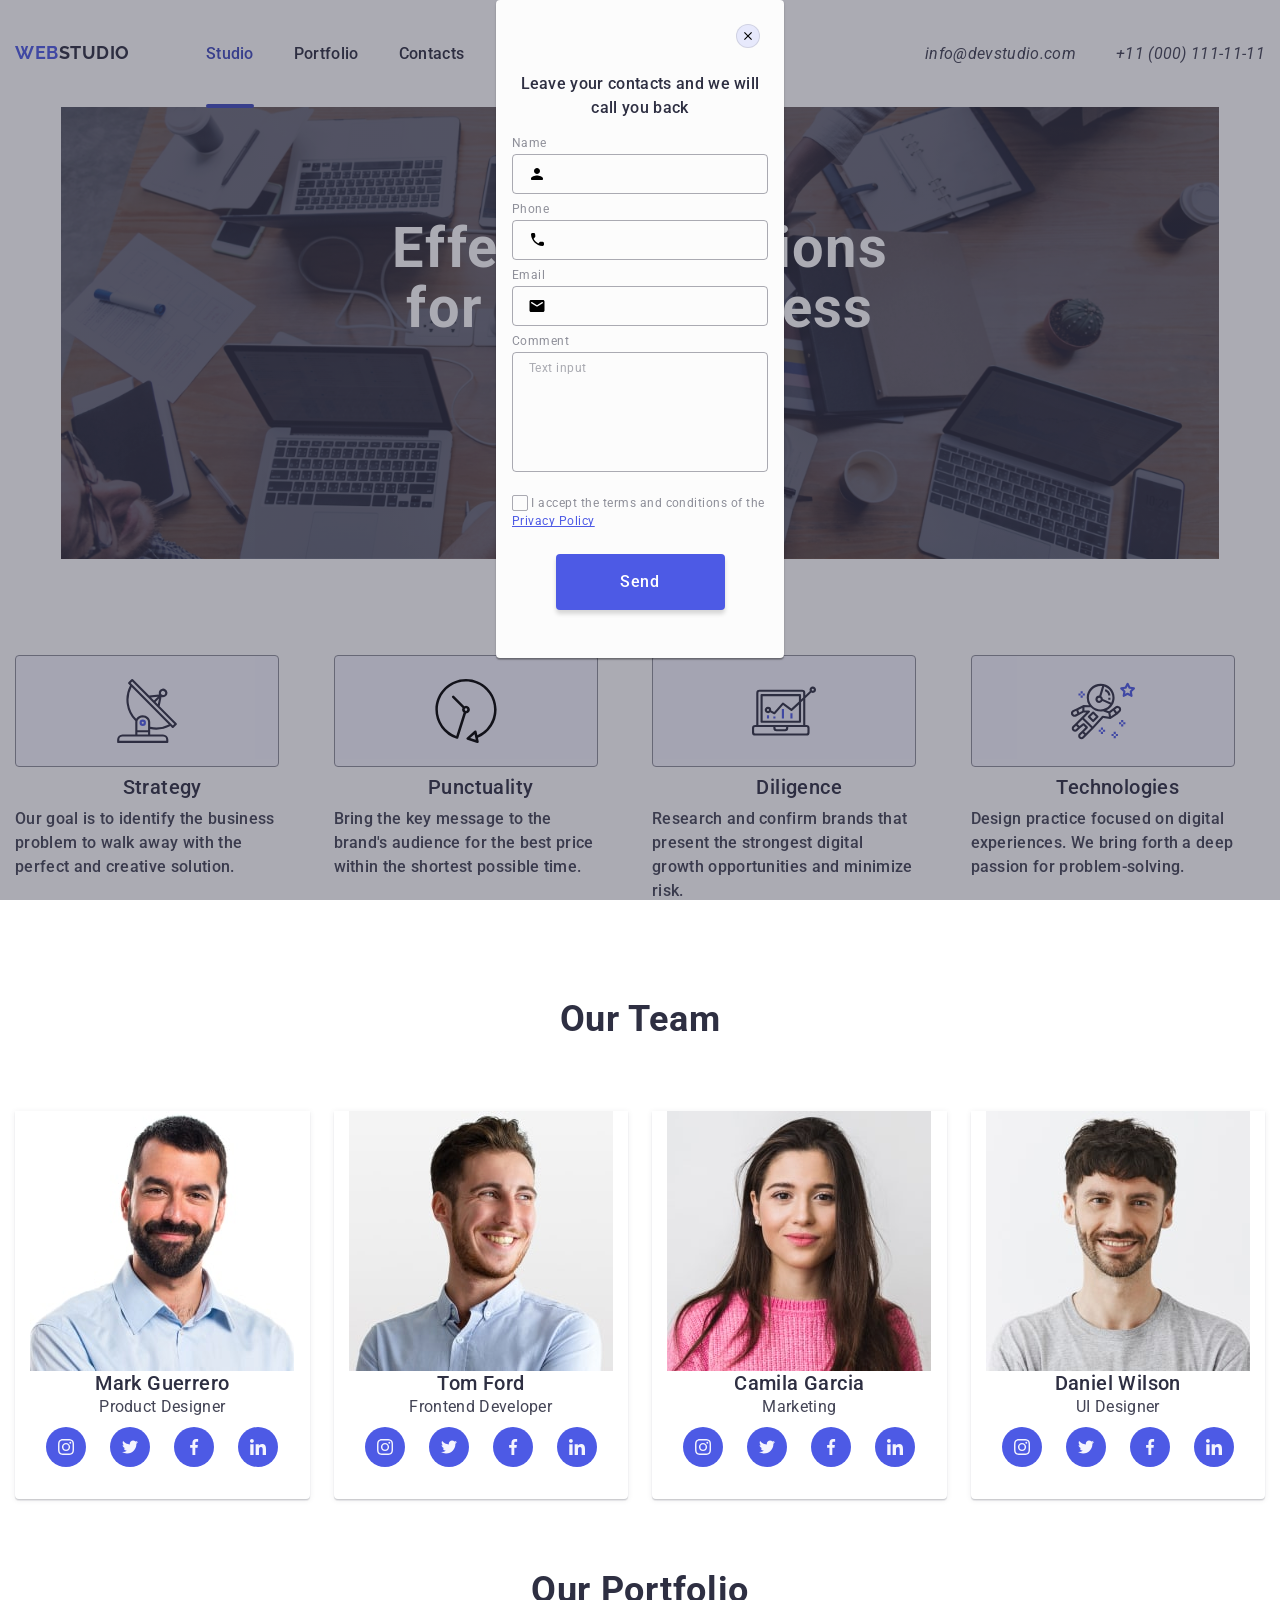
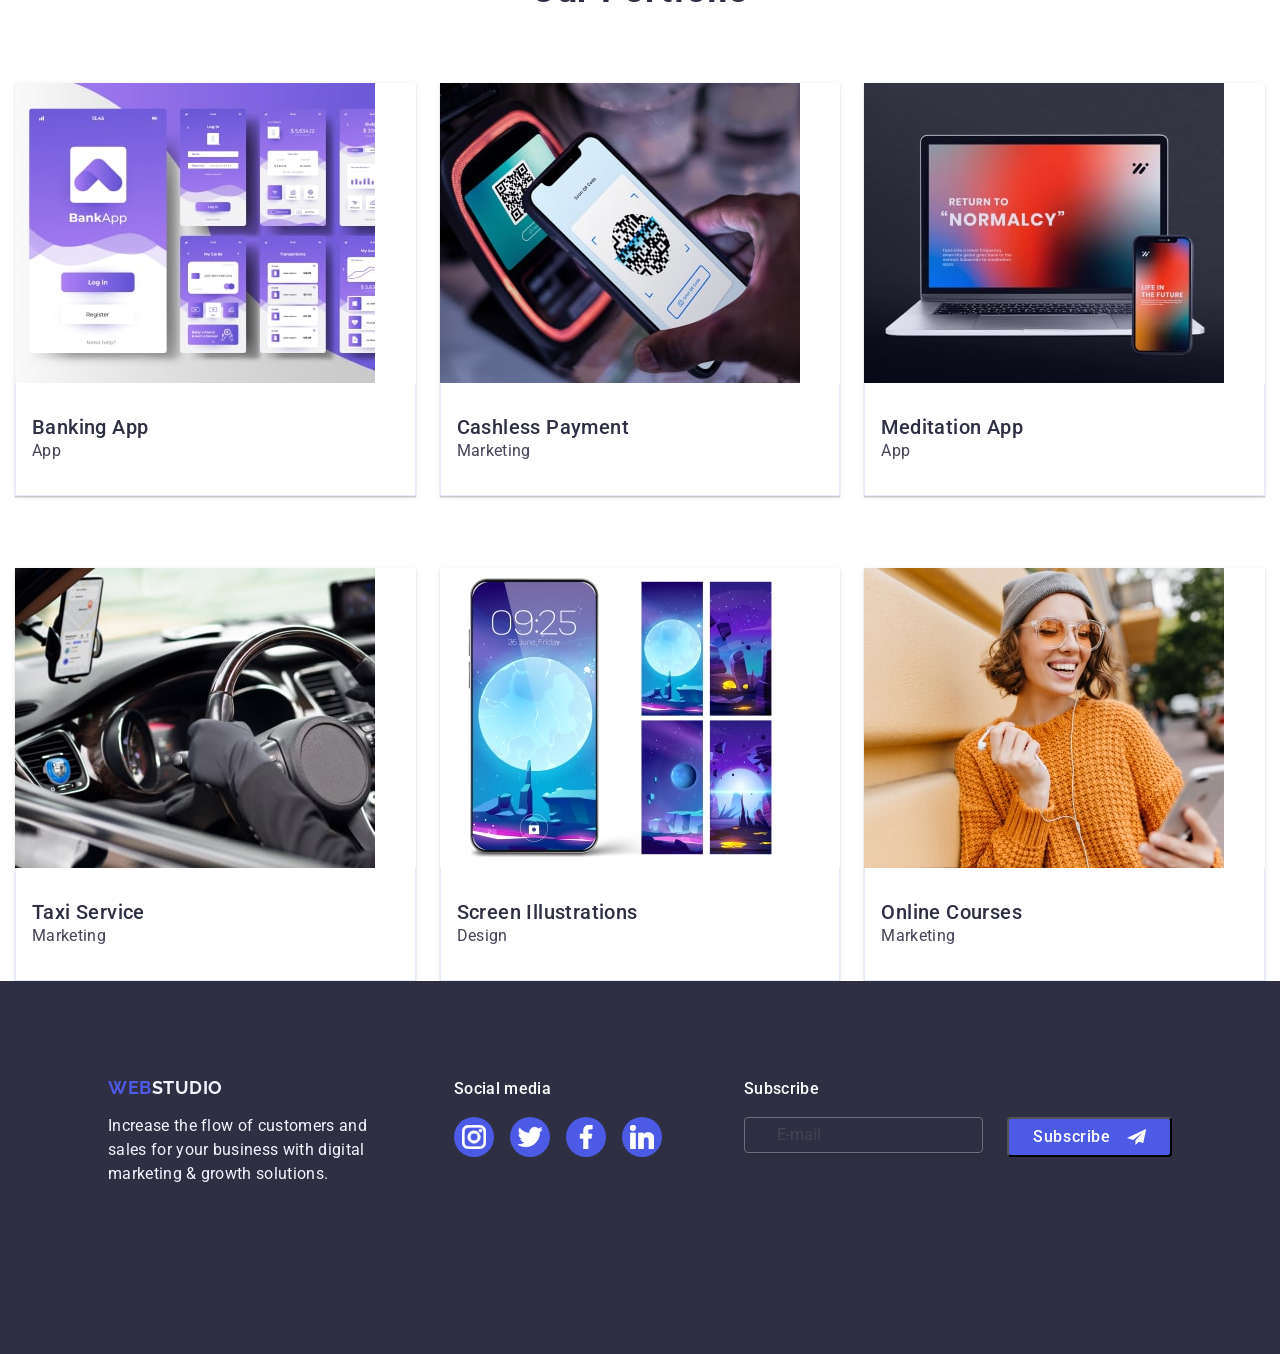
==== commit d4970fb7: "add" ====
--- a/index.html
+++ b/index.html
@@ -602,7 +602,7 @@
         
     </footer> 
     <!-- =============Backdrop============== -->
-    <!-- <div class="backdrop is-open ">
+     <div class="backdrop is-open ">
       <div class="modal">
         <button class="modal-close-btn" type="button">
           <svg class="modal-close-btn-icon" width="8" height="8">
@@ -694,7 +694,7 @@
           </div>
           <button class="review-form-submit" type="submit">Send</button>
         </form>
-      </div> -->
+      </div> 
     </div>
     <!-- =======Mobile Menu======= -->
     <div class="mobile-menu">
--- a/css/styles.css
+++ b/css/styles.css
@@ -235,7 +235,7 @@
     content: "";
     position: absolute;
     left: 0;
-    bottom: -1px;
+    bottom: -18px;
     background: #404bbf;
     border-radius: 2px;
     height: 4px;
@@ -638,17 +638,17 @@
     display: flex;
     flex-wrap: wrap;
     column-gap: 24px;
-    row-gap: 72px;55
+    row-gap: 72px;
     justify-content: center;
     align-items: center;
   }
 }
 @media screen and (min-width: 1158px) {
   .portfolio-item {
-  background-color: #fff;
-  cursor: pointer;
-  width: calc((100% - 48px) / 3);
-  transition: box-shadow 250ms cubic-bezier(0.4, 0, 0.2, 1);
+    background-color: #fff;
+    cursor: pointer;
+    width: calc((100% - 48px) / 3);
+    transition: box-shadow 250ms cubic-bezier(0.4, 0, 0.2, 1);
   }
 }
 /* =======Footer====== */
@@ -679,26 +679,28 @@
   line-height: 1.5;
   letter-spacing: 0.02em;
   color: #f4f4fd;
-  max-width: 264px;
+  min-width: 288px;
   margin-bottom: 72px;
 }
 .footer-text-sm {
   font-weight: 500;
-font-size: 16px;
-line-height: 1.5;
-letter-spacing: 0.02em;
-color: #fff;
-margin-bottom: 16px;
-text-align: center;
+  font-size: 16px;
+  line-height: 1.5;
+  letter-spacing: 0.02em;
+  color: #fff;
+  margin-bottom: 16px;
+  text-align: center;
 }
 .footer-social-list {
   display: flex;
   gap: 16px;
+  margin-bottom: 72px;
 }
 .footer-social-media {
   width: 208px;
   align-items: center;
   margin-bottom: 72px;
+  margin: 0 auto;
 }
 .footer-social-list-link {
   display: flex;
@@ -714,16 +716,290 @@
 
   stroke: #fff;
   fill: #fff;
-
 }
 .footer-subscribe-text {
   font-weight: 500;
-font-size: 16px;
-line-height: 1.5;
-letter-spacing: 0.02em;
-color: #fff;
-margin-bottom: 16px;
+  font-size: 16px;
+  line-height: 1.5;
+  letter-spacing: 0.02em;
+  color: #fff;
+  margin-bottom: 16px;
+  text-align: center;
 }
 .footer-logo-cont {
   text-align: center;
-}+}
+.footer-input {
+  width: 100%;
+  margin-bottom: 16px;
+  background: #2e2f42;
+  border: 1px solid #fff;
+  border-radius: 4px;
+  box-shadow: 0 4px 4px 0 rgba(0, 0, 0, 0.15);
+  opacity: 0.3;
+  padding-left: 32px;
+  padding-top: 8px;
+  padding-bottom: 8px;
+}
+.footer-subscribe-button {
+  display: flex;
+  align-items: center;
+  justify-content: center;
+  flex-direction: row;
+  gap: 16px;
+  border-radius: 4px;
+  padding: 8px 24px;
+  width: 165px;
+  height: 40px;
+  background: #4d5ae5;
+  outline: transparent;
+  font-weight: 500;
+  font-size: 16px;
+  line-height: 1.5;
+  letter-spacing: 0.04em;
+  text-align: center;
+  color: #fff;
+  margin: 0 auto;
+}
+.footer-sub-icon {
+  fill: #fff;
+}
+
+@media screen and (min-width: 768px) {
+  .footer-main-container {
+    display: flex;
+    justify-content: start;
+    padding: 0 108px;
+    flex-wrap: wrap;
+  }
+  .form-subscribe {
+    display: flex;
+    flex-direction: row;
+    gap: 24px;
+  }
+  .footer-subscribe-label {
+    display: flex;
+    gap: 24px;
+  }
+  .footer-subscribe-text {
+    display: inline-block;
+    align-content: flex-start;
+    margin-bottom: 16px;
+    text-align: start;
+  }
+  .footer-logo-cont {
+    display: inline;
+    max-width: 264px;
+    text-align: start;
+  }
+
+  .logo-footer {
+    align-content: start;
+  }
+  .footer-text-sm {
+    text-align: start;
+  }
+  .footer-text {
+    min-width: 264px;
+  }
+}
+
+/* =======Backdrop======= */
+.backdrop {
+  position: fixed;
+  left: 0;
+  top: 0;
+  width: 100%;
+  height: 100%;
+  background-color: rgba(46, 47, 66, 0.4);
+  z-index: 9999;
+  opacity: 0;
+  visibility: hidden;
+  pointer-events: none;
+  transition: opacity 250ms cubic-bezier(0.4, 0, 0.2, 1),
+    visibility 250ms cubic-bezier(0.4, 0, 0.2, 1);
+}
+.is-open {
+  opacity: 1;
+  visibility: visible;
+  pointer-events: auto;
+}
+.modal {
+  position: absolute;
+  top: 0;
+  left: 50%;
+  transform: translate(-50%) scale(1);
+  border-radius: 4px;
+  width: 288px;
+  min-height: 623px;
+  box-shadow: 0 1px 1px 0 rgba(0, 0, 0, 0.14), 0 1px 3px 0 rgba(0, 0, 0, 0.12),
+    0 2px 1px 0 rgba(0, 0, 0, 0.2);
+  background-color: #fcfcfc;
+  transition: transform 250ms cubic-bezier(0.4, 0, 0.2, 1);
+  padding-top: 72px;
+  padding-right: 16px;
+  padding-left: 16px;
+  padding-bottom: 24px;
+}
+.modal-close-btn {
+  position: absolute;
+  top: 24px;
+  right: 24px;
+  width: 24px;
+  height: 24px;
+  border-radius: 50%;
+  padding: 0;
+  cursor: pointer;
+  border: 1px solid rgba(0, 0, 0, 0.1);
+  background-color: #e7e9fc;
+  display: flex;
+  justify-content: center;
+  align-items: center;
+  transition: background-color 250ms cubic-bezier(0.4, 0, 0.2, 1),
+    border 250ms cubic-bezier(0.4, 0, 0.2, 1);
+}
+.modal-close-btn:hover,
+.modal-close-btn:focus {
+  background-color: #404bbf;
+  border: none;
+}
+.modal-close-btn:hover > .modal-close-btn-icon,
+.modal-close-btn:focus > .modal-close-btn-icon {
+  fill: #fff;
+}
+.modal-close-btn-icon {
+  transition: fill 250ms cubic-bezier(0.4, 0, 0.2, 1);
+}
+.review-form-description {
+  font-weight: 500;
+  font-size: 16px;
+  line-height: 1.5;
+  letter-spacing: 0.02em;
+  text-align: center;
+  color: #2e2f42;
+  margin-bottom: 16px;
+}
+.review-form-field-label {
+  display: block;
+  font-size: 12px;
+  line-height: 1.17;
+  letter-spacing: 0.04em;
+  color: #8e8f99;
+  margin-bottom: 4px;
+}
+.review-form-input {
+  width: 100%;
+  height: 40px;
+  border: 1px solid rgba(46, 47, 66, 0.4);
+  border-radius: 4px;
+  padding-left: 38px;
+  outline: transparent;
+  transition: border-color 250ms cubic-bezier(0.4, 0, 0.2, 1);
+  background-color: transparent;
+}
+.review-form-input:focus {
+  border-color: #4d5ae5;
+}
+.review-form-field-wrapper {
+  margin-bottom: 8px;
+}
+.review-form-input-wrapper {
+  position: relative;
+}
+.review-form-field-icon {
+  position: absolute;
+  top: 50%;
+  left: 16px;
+  transform: translateY(-50%);
+  transition: fill 250ms cubic-bezier(0.4, 0, 0.2, 1);
+}
+.review-form-input:focus + .review-form-field-icon {
+  fill: #4d5ae5;
+}
+.review-form-message {
+  height: 120px;
+  width: 100%;
+  border: 1px solid rgba(46, 47, 66, 0.4);
+  border-radius: 4px;
+  background-color: transparent;
+  resize: none;
+  padding-top: 8px;
+  padding-bottom: 16px;
+  padding-left: 16px;
+  padding-right: 16px;
+  outline: transparent;
+  transition: border-color 250ms cubic-bezier(0.4, 0, 0.2, 1);
+}
+.reviews-form-field-wrapper {
+  margin-bottom: 16px;
+}
+.review-form-message::placeholder {
+  font-size: 12px;
+  line-height: 1.17;
+  letter-spacing: 0.04em;
+  color: rgba(46, 47, 66, 0.4);
+}
+.review-form-message:focus {
+  border-color: #4d5ae5;
+  outline: transparent;
+}
+.review-form-checkbox-label {
+  font-size: 12px;
+  line-height: 1.17;
+  letter-spacing: 0.04em;
+  color: #8e8f99;
+}
+.privacy-policy-link {
+  line-height: 1.33;
+  text-decoration: underline;
+  text-decoration-skip-ink: none;
+  color: #4d5ae5;
+}
+.review-form-checkbox-wrapper {
+  margin-bottom: 24px;
+}
+.review-form-own-checkbox {
+  display: inline-flex;
+  justify-content: center;
+  align-items: center;
+  border-radius: 2px;
+  border: 1px solid rgba(46, 47, 66, 0.4);
+  width: 16px;
+  height: 16px;
+  cursor: pointer;
+  fill: transparent;
+  transition: background-color 250ms cubic-bezier(0.4, 0, 0.2, 1),
+    border 250ms cubic-bezier(0.4, 0, 0.2, 1),
+    fill 250ms cubic-bezier(0.4, 0, 0.2, 1);
+}
+.review-form-checkbox:checked
+  + .review-form-checkbox-label
+  .review-form-own-checkbox {
+  background-color: #404bbf;
+  border: none;
+  fill: #f4f4fd;
+}
+.review-form-checkbox:focus
+  + .review-form-checkbox-label
+  .review-form-own-checkbox {
+  outline: 2px solid rgba(0, 0, 255, 0.5);
+}
+.review-form-submit {
+  display: block;
+  margin: 0 auto;
+  border-radius: 4px;
+  padding: 16px 32px;
+  min-width: 169px;
+  height: 56px;
+  box-shadow: 0 4px 4px 0 rgba(0, 0, 0, 0.15);
+  background: #4d5ae5;
+  border: none;
+  font-weight: 500;
+  font-size: 16px;
+  line-height: 1.5;
+  letter-spacing: 0.04em;
+  text-align: center;
+  color: #fff;
+  transition: background-color 250ms cubic-bezier(0.4, 0, 0.2, 1);
+  margin-bottom: 24px;
+}
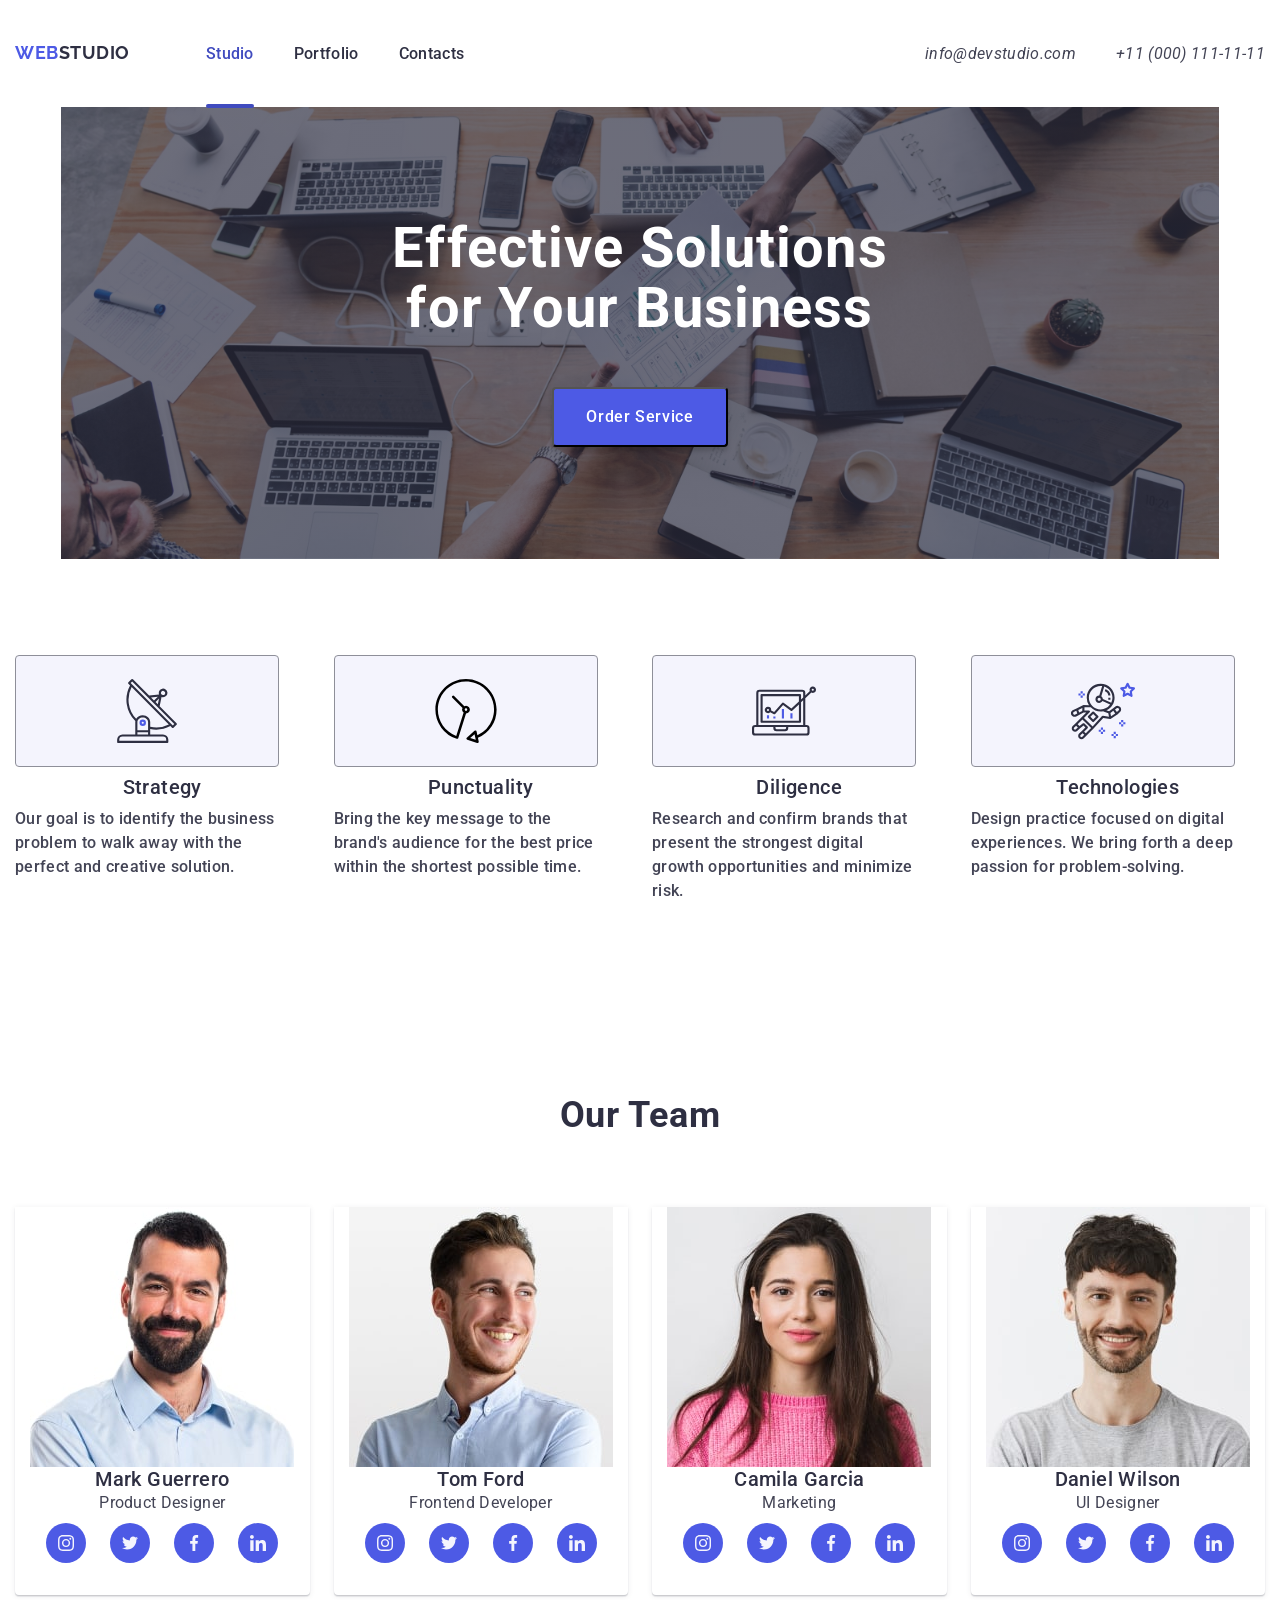
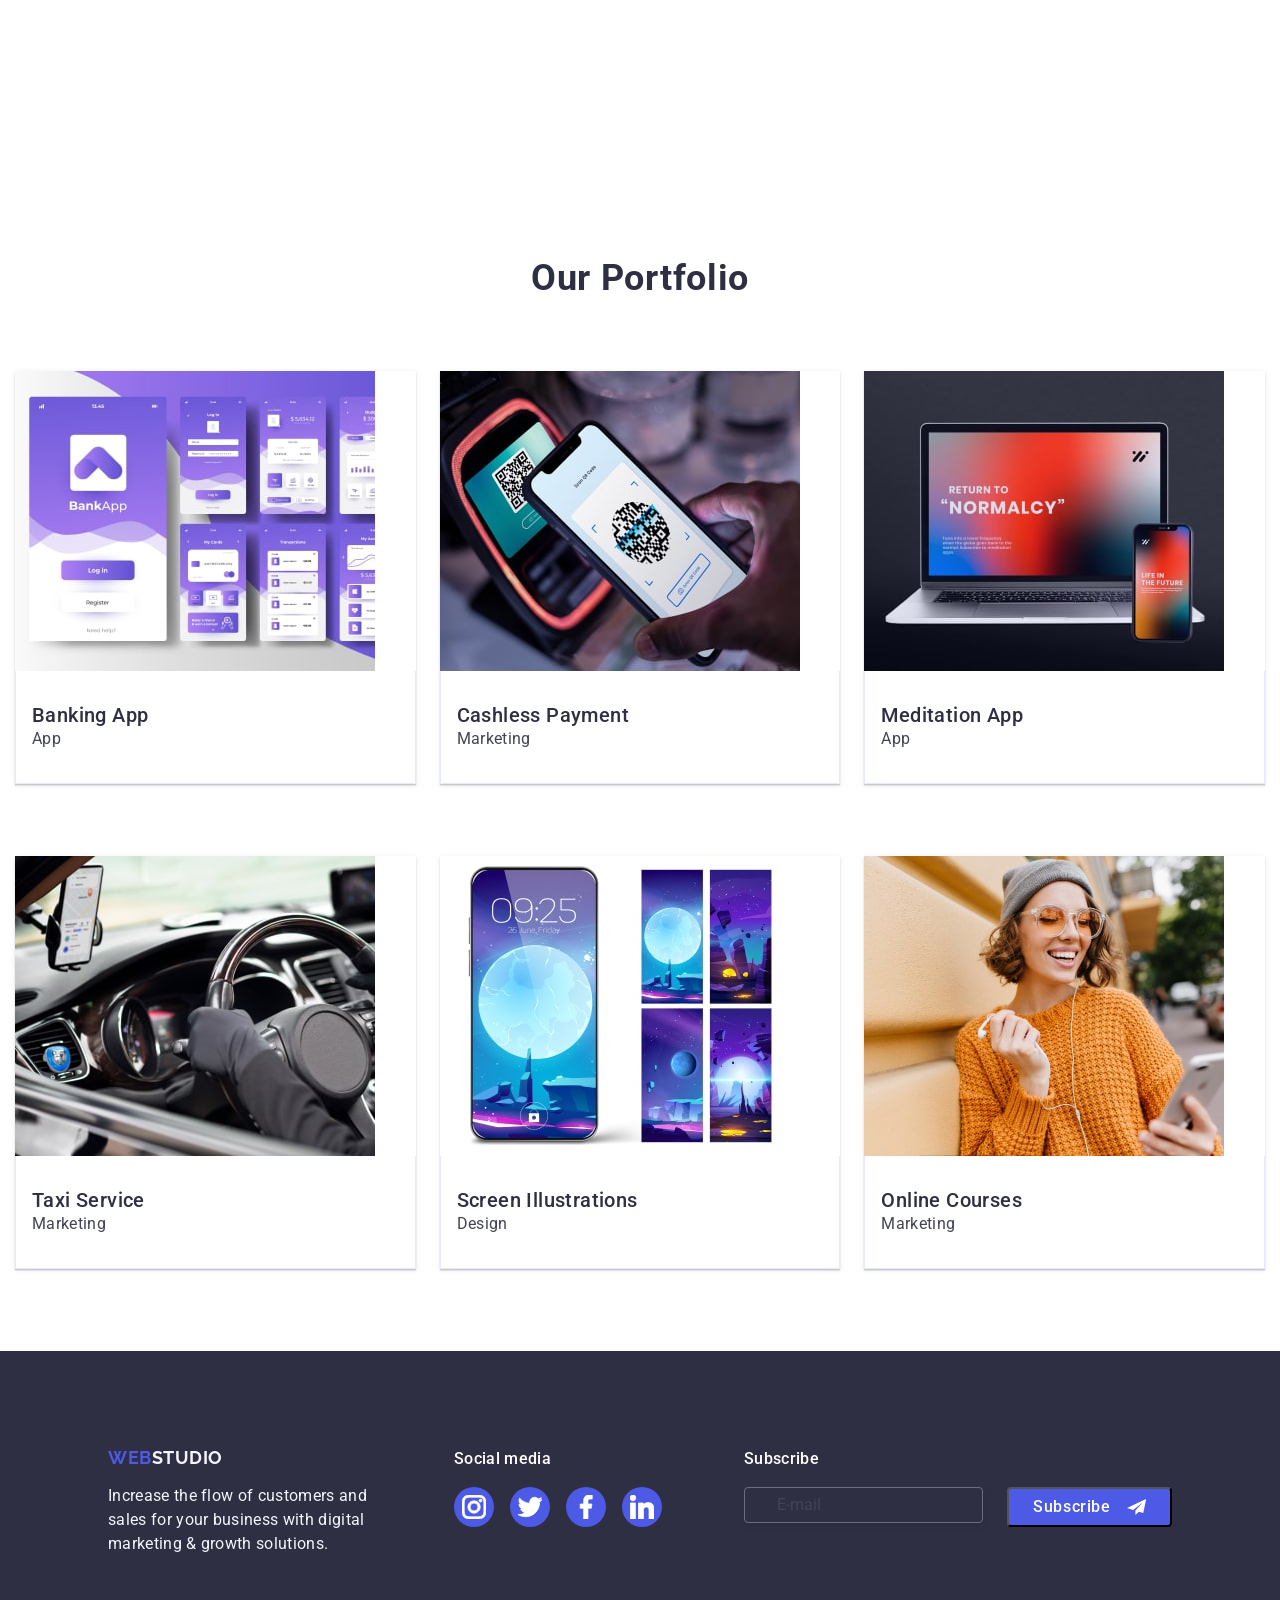
==== commit ec770937: "add" ====
--- a/index.html
+++ b/index.html
@@ -127,7 +127,7 @@
       </section>
       <!-- ======OUR TEAM====== -->
       <section class="team-section">
-        <div class="container">
+        <div class="container team-container">
           <h2 class="team-section-title">Our Team</h2>
           <ul class="team-list">
             <li class="team-item iteam-box">
@@ -371,7 +371,7 @@
       </section> 
       <!--====== OUR PORTFOLIO====== -->
        <section class="portfolio">
-        <div class="container">
+        <div class="container portfolio-container">
           <h2 class="portfolio-title">Our Portfolio</h2>
           <ul class="portfolio-list">
             <li class="portfolio-item">
@@ -602,7 +602,7 @@
         
     </footer> 
     <!-- =============Backdrop============== -->
-     <div class="backdrop is-open ">
+     <div class="backdrop ">
       <div class="modal">
         <button class="modal-close-btn" type="button">
           <svg class="modal-close-btn-icon" width="8" height="8">
--- a/css/styles.css
+++ b/css/styles.css
@@ -344,7 +344,8 @@
     font-size: 56px;
     line-height: 1.07;
     text-align: center;
-    min-width: 496px;
+    width: 496px;
+    margin: 0 auto;
     margin-bottom: 36px;
   }
   .hero-container {
@@ -466,6 +467,17 @@
   color: #2e2f42;
   margin-bottom: 72px;
 }
+.team-container {
+  padding-top: 96px;
+  padding-bottom: 96px;
+}
+.team-list {
+  display: flex;
+  flex-direction: column;
+  gap: 72px;
+  justify-content: center;
+  align-items: center;
+}
 .iteam-box {
   margin-bottom: 72px;
 }
@@ -571,6 +583,11 @@
   text-align: center;
   color: #2e2f42;
   margin-bottom: 72px;
+}
+.portfolio-list {
+  display: flex;
+  flex-direction: column;
+  gap: 48px;
 }
 .portfolio-item {
   background-color: #fff;
@@ -634,13 +651,17 @@
 }
 @media screen and (min-width: 768px) {
   .portfolio-list {
+    flex-direction: row;
     transition: box-shadow 250ms cubic-bezier(0.4, 0, 0.2, 1);
-    display: flex;
     flex-wrap: wrap;
     column-gap: 24px;
     row-gap: 72px;
     justify-content: center;
     align-items: center;
+  }
+  .portfolio-container {
+    padding-top: 96px;
+    padding-bottom: 82px;
   }
 }
 @media screen and (min-width: 1158px) {
@@ -784,7 +805,7 @@
   .footer-subscribe-text {
     display: inline-block;
     align-content: flex-start;
-    margin-bottom: 16px;
+    gap: 72px 24px;
     text-align: start;
   }
   .footer-logo-cont {
@@ -831,7 +852,7 @@
   transform: translate(-50%) scale(1);
   border-radius: 4px;
   width: 288px;
-  min-height: 623px;
+  height: 623px;
   box-shadow: 0 1px 1px 0 rgba(0, 0, 0, 0.14), 0 1px 3px 0 rgba(0, 0, 0, 0.12),
     0 2px 1px 0 rgba(0, 0, 0, 0.2);
   background-color: #fcfcfc;
@@ -1001,5 +1022,11 @@
   text-align: center;
   color: #fff;
   transition: background-color 250ms cubic-bezier(0.4, 0, 0.2, 1);
-  margin-bottom: 24px;
-}
+}
+
+@media screen and (min-width: 768px) {
+  .modal {
+    min-width: 408px;
+    height: 584px;
+  }
+}
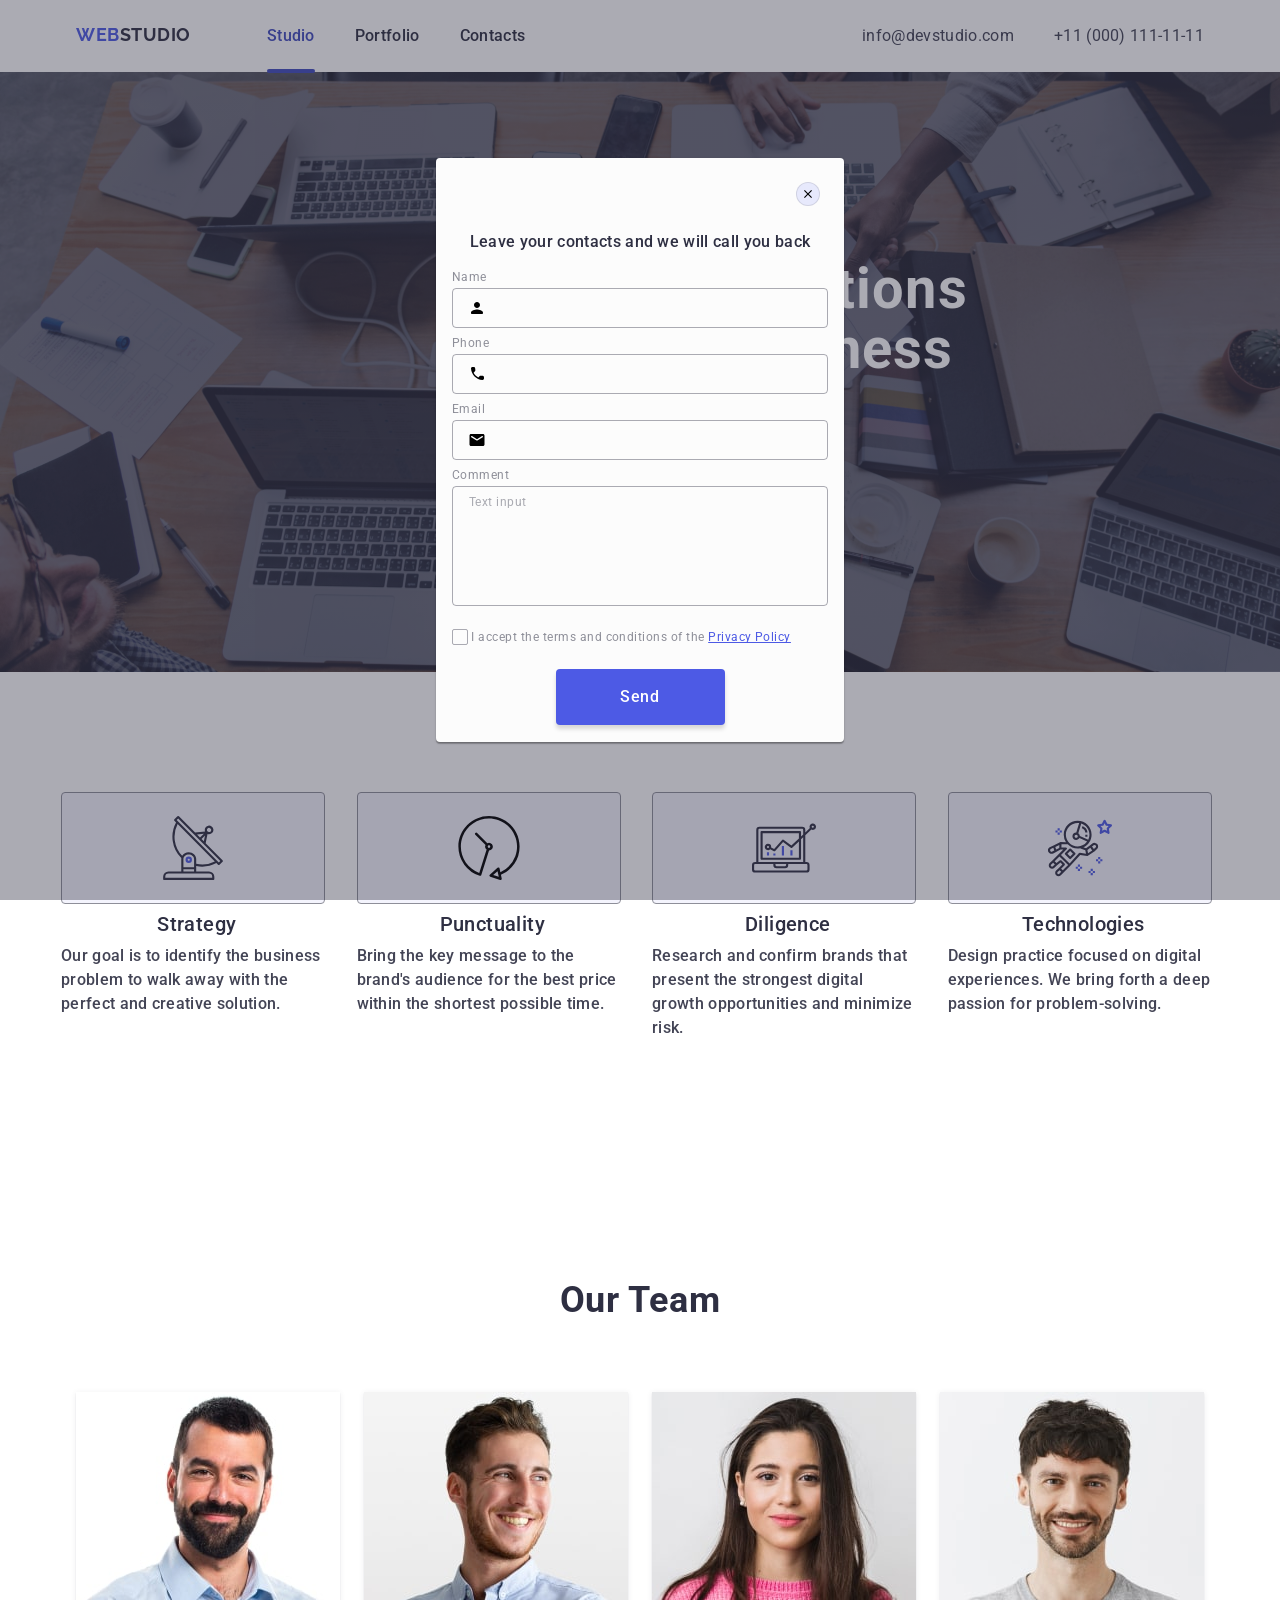
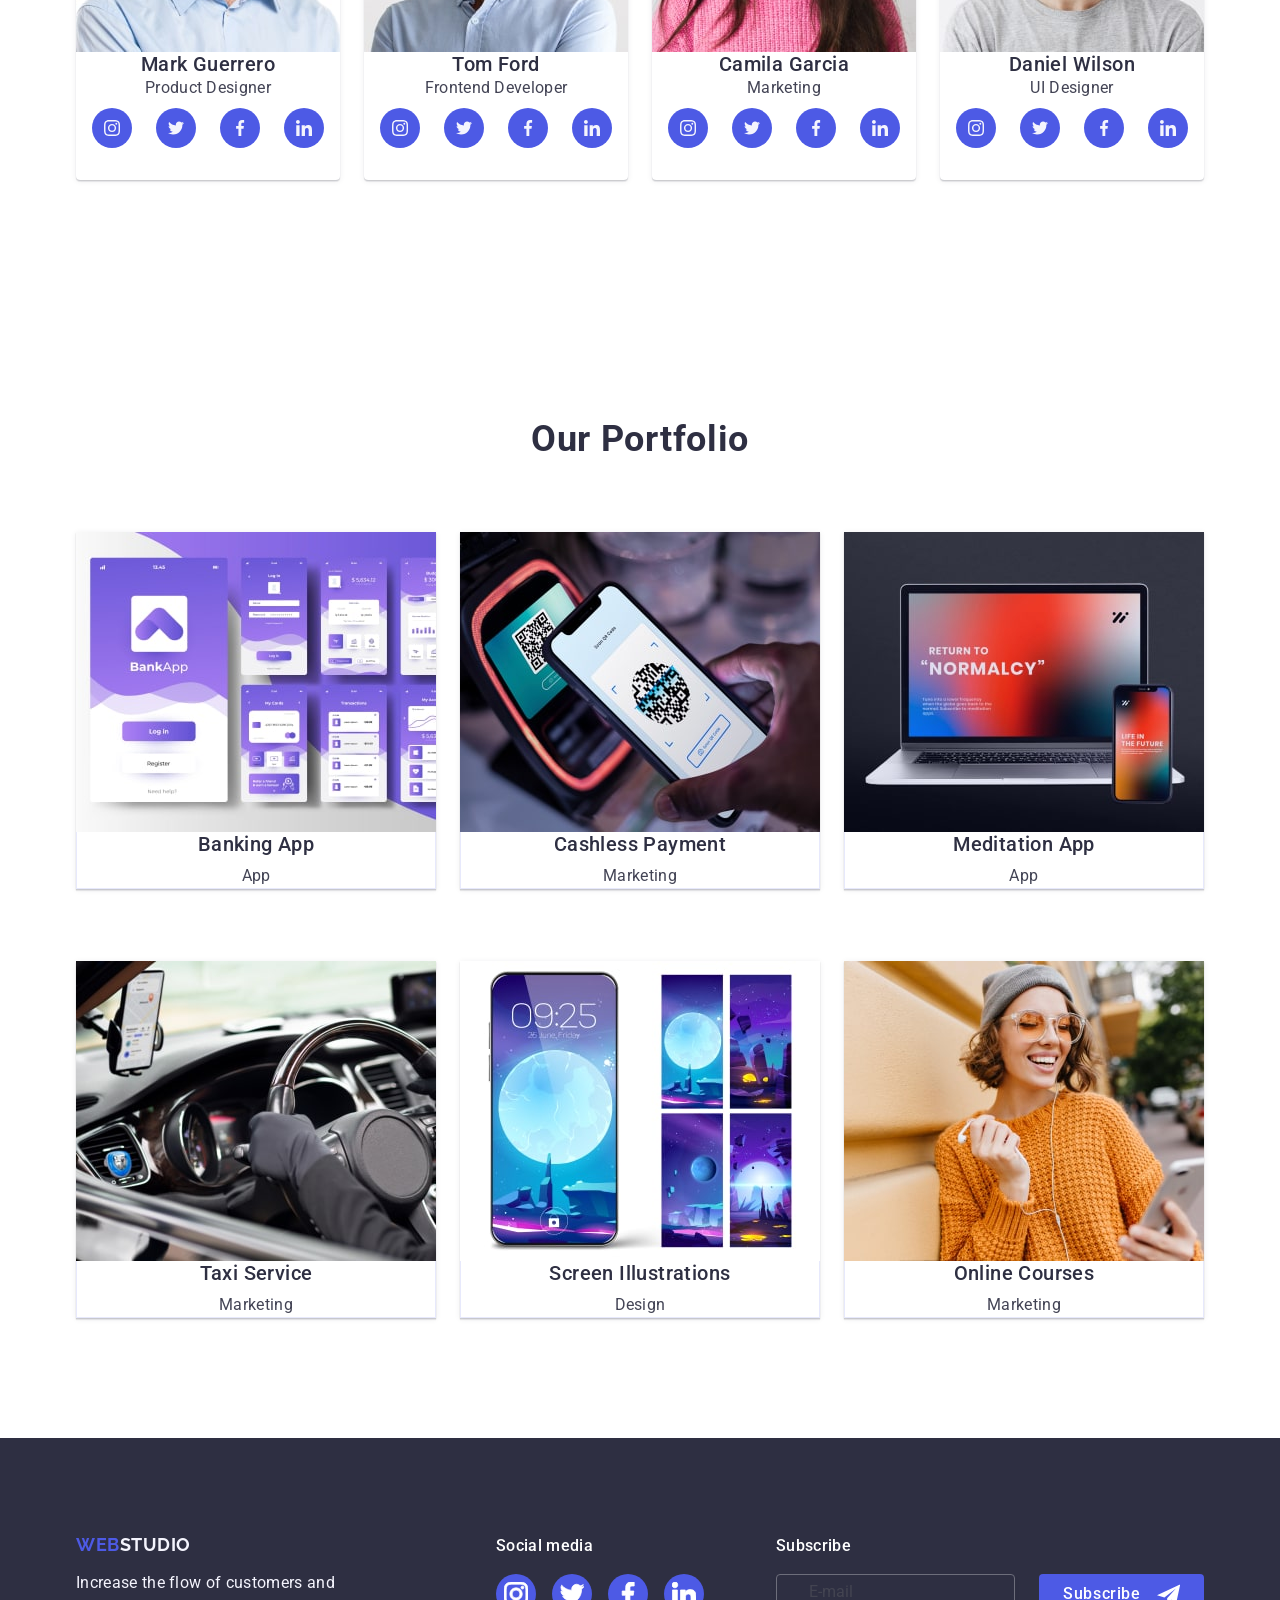
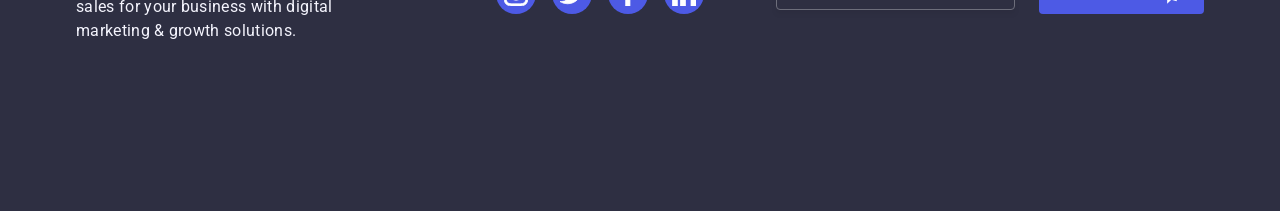
==== commit 744f9868: "add" ====
--- a/index.html
+++ b/index.html
@@ -602,7 +602,7 @@
         
     </footer> 
     <!-- =============Backdrop============== -->
-     <div class="backdrop ">
+     <div class="backdrop is-open">
       <div class="modal">
         <button class="modal-close-btn" type="button">
           <svg class="modal-close-btn-icon" width="8" height="8">
--- a/css/styles.css
+++ b/css/styles.css
@@ -55,16 +55,13 @@
 }
 @media screen and (min-width: 1158px) {
   .container {
-    max-width: 1440px;
+    max-width: 1158px;
     padding-left: 15px;
     padding-right: 15px;
   }
 }
 /* =========HEADER============ */
-.page-header {
-  padding-top: 17.5px;
-  padding-bottom: 17.5px;
-}
+
 .navigation-list {
   display: none;
 }
@@ -74,6 +71,7 @@
 .header-container {
   display: flex;
   justify-content: space-between;
+  align-items: center;
 }
 .page-logo {
   font-weight: 700;
@@ -235,7 +233,7 @@
     content: "";
     position: absolute;
     left: 0;
-    bottom: -18px;
+    bottom: -1px;
     background: #404bbf;
     border-radius: 2px;
     height: 4px;
@@ -260,9 +258,11 @@
 @media screen and (min-width: 1158px) {
   .address-list {
     display: flex;
+    align-items: center;
+    justify-content: center;
+
     gap: 40px;
-    padding-top: 24px;
-    padding-bottom: 24px;
+    font-style: normal;
   }
   .navigation-list-link {
     padding-top: 24px;
@@ -287,6 +287,7 @@
   background-position: center;
   margin-left: auto;
   margin-right: auto;
+  padding: 188px 0;
 }
 media screen and (min-resolution: 192dpi) {
   .hero {
@@ -306,13 +307,7 @@
   margin-bottom: 72px;
   min-width: 216px;
 }
-.hero-container {
-  padding-top: 72px;
-  padding-left: 52px;
-  padding-right: 52px;
-  padding-bottom: 72px;
-  margin: 0 auto;
-}
+
 .button-top {
   border-radius: 4px;
   padding: 16px 32px;
@@ -329,6 +324,7 @@
   display: flex;
   align-items: flex-start;
   justify-content: flex-start;
+  border: none;
 }
 
 @media screen and (min-width: 768px) {
@@ -344,14 +340,11 @@
     font-size: 56px;
     line-height: 1.07;
     text-align: center;
-    width: 496px;
+    min-width: 496px;
     margin: 0 auto;
     margin-bottom: 36px;
   }
-  .hero-container {
-    padding-top: 112px;
-    padding-bottom: 112px;
-  }
+  yutg
 }
 @media screen and (min-width: 1158px) {
   .hero {
@@ -360,7 +353,8 @@
         rgba(46, 47, 66, 0.7)
       ),
       url(../images/hero-img/people-office\ 1-min.jpg);
-    min-width: 1158px;
+    min-width: 1440px;
+
     background-size: cover;
   }
   .main-title {
@@ -377,6 +371,9 @@
   }
 }
 /* =======BENEFITS========= */
+.benefits-container {
+  padding: 120px 0;
+}
 .benefits-icons {
   display: none;
 }
@@ -386,8 +383,6 @@
   justify-content: flex-start;
   flex-direction: column;
   gap: 72px;
-  padding-top: 96px;
-  padding-bottom: 96px;
 }
 .benefits-list-title {
   font-size: 36px;
@@ -403,9 +398,6 @@
   line-height: 1.5;
   letter-spacing: 0.02em;
   color: #434455;
-}
-.benefits-list-item {
-  min-width: 288px;
 }
 
 @media screen and (min-width: 768px) {
@@ -456,9 +448,13 @@
     letter-spacing: 0.02em;
     width: 264px;
   }
+  .benefits-list-item {
+    width: calc((100% - 72px) / 4);
+  }
 }
 
 /* =======OUR TEAM======= */
+
 .team-section-title {
   font-size: 36px;
   line-height: 1.11111;
@@ -467,10 +463,11 @@
   color: #2e2f42;
   margin-bottom: 72px;
 }
-.team-container {
+.team-section {
   padding-top: 96px;
   padding-bottom: 96px;
 }
+
 .team-list {
   display: flex;
   flex-direction: column;
@@ -534,6 +531,10 @@
     flex-wrap: wrap;
     gap: 72px 24px;
   }
+  .team-section {
+  padding-top: 120px;
+  padding-bottom: 120px;
+}
   .iteam-box {
     width: calc((100% - 24px) / 2);
     border-radius: 0 0 4px 4px;
@@ -541,6 +542,7 @@
     box-shadow: 0 2px 1px 0 rgba(46, 47, 66, 0.08),
       0 1px 1px 0 rgba(46, 47, 66, 0.16), 0 1px 6px 0 rgba(46, 47, 66, 0.08);
     background: #fff;
+    margin: 0;
   }
   .team-item {
     display: block;
@@ -557,6 +559,10 @@
     display: block;
     align-items: flex-start;
   }
+  .team-section {
+  padding-top: 120px;
+  padding-bottom: 120px;
+}
   .iteam-box {
     width: calc((100% - 24px * 3) / 4);
 
@@ -576,6 +582,11 @@
 }
 
 /* ======OUR PORTFOLIO======= */
+.portfolio {
+  padding-top: 91px;
+  padding-bottom: 101px;
+  
+}
 .portfolio-title {
   font-size: 36px;
   line-height: 1.11;
@@ -610,6 +621,7 @@
   line-height: 1.2;
   letter-spacing: 0.02em;
   color: #2e2f42;
+  margin-bottom: 8px;
 }
 .portfolio-text {
   font-weight: 400;
@@ -619,7 +631,6 @@
   color: #434455;
 }
 .name-app-container {
-  padding: 32px 16px;
   border: 1px solid #e7e9fc;
   border-top: none;
   position: relative;
@@ -659,10 +670,12 @@
     justify-content: center;
     align-items: center;
   }
-  .portfolio-container {
-    padding-top: 96px;
-    padding-bottom: 82px;
-  }
+  .portfolio {
+  padding-top: 96px;
+  padding-bottom: 82px;
+  
+}
+  
 }
 @media screen and (min-width: 1158px) {
   .portfolio-item {
@@ -671,6 +684,12 @@
     width: calc((100% - 48px) / 3);
     transition: box-shadow 250ms cubic-bezier(0.4, 0, 0.2, 1);
   }
+  .portfolio {
+    padding-top: 120px;
+    padding-bottom: 120px;
+    text-align: center;
+  }
+  
 }
 /* =======Footer====== */
 .page-footer {
@@ -824,6 +843,20 @@
     min-width: 264px;
   }
 }
+@media screen and (min-width: 1158px) {
+  .footer-main-container {
+    padding: 0 15px;
+  }
+  .footer-logo-cont {
+    margin-right: 120px;
+  }
+  .footer-subscribe-wrapper {
+    margin-left: auto;
+  }
+  .footer-subscribe-button {
+    border: none;
+  }
+}
 
 /* =======Backdrop======= */
 .backdrop {
@@ -847,9 +880,9 @@
 }
 .modal {
   position: absolute;
-  top: 0;
+  top: 50%;
   left: 50%;
-  transform: translate(-50%) scale(1);
+  transform: translate(-50%, -50%) scale(1);
   border-radius: 4px;
   width: 288px;
   height: 623px;
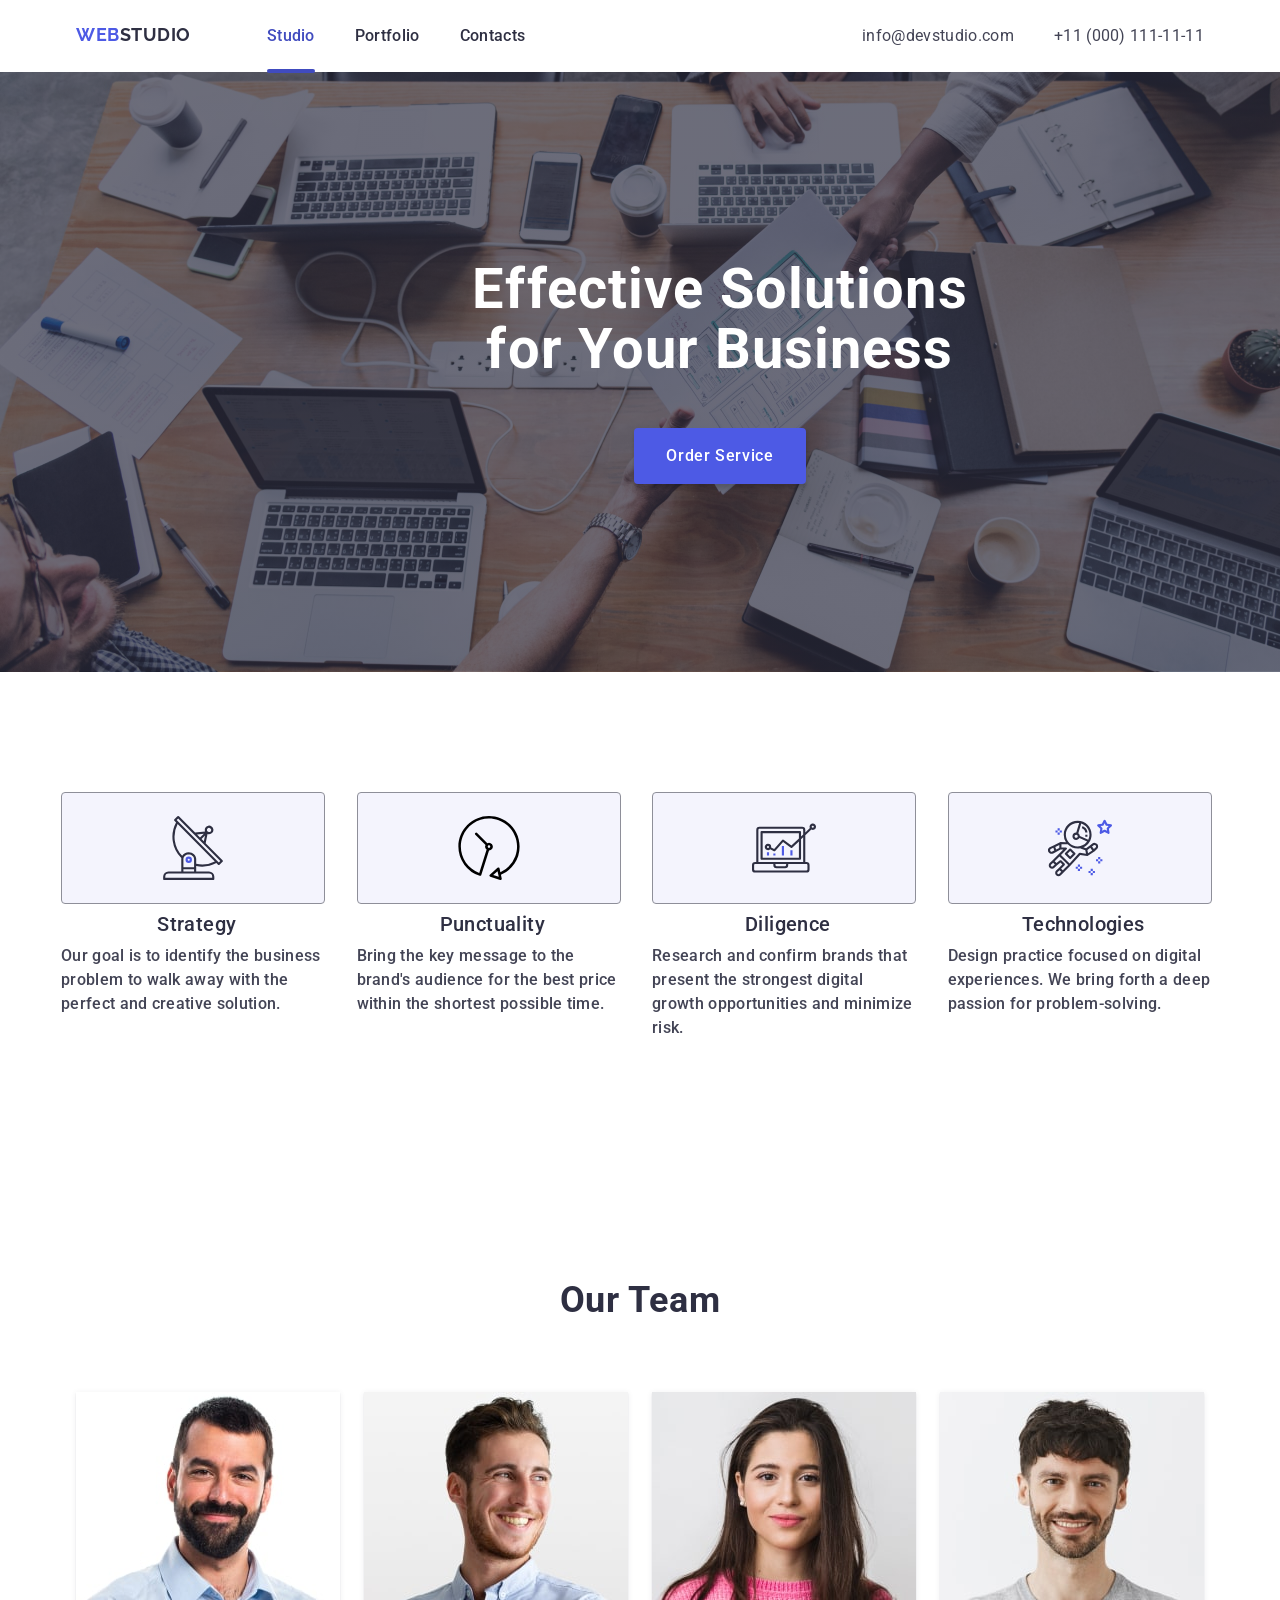
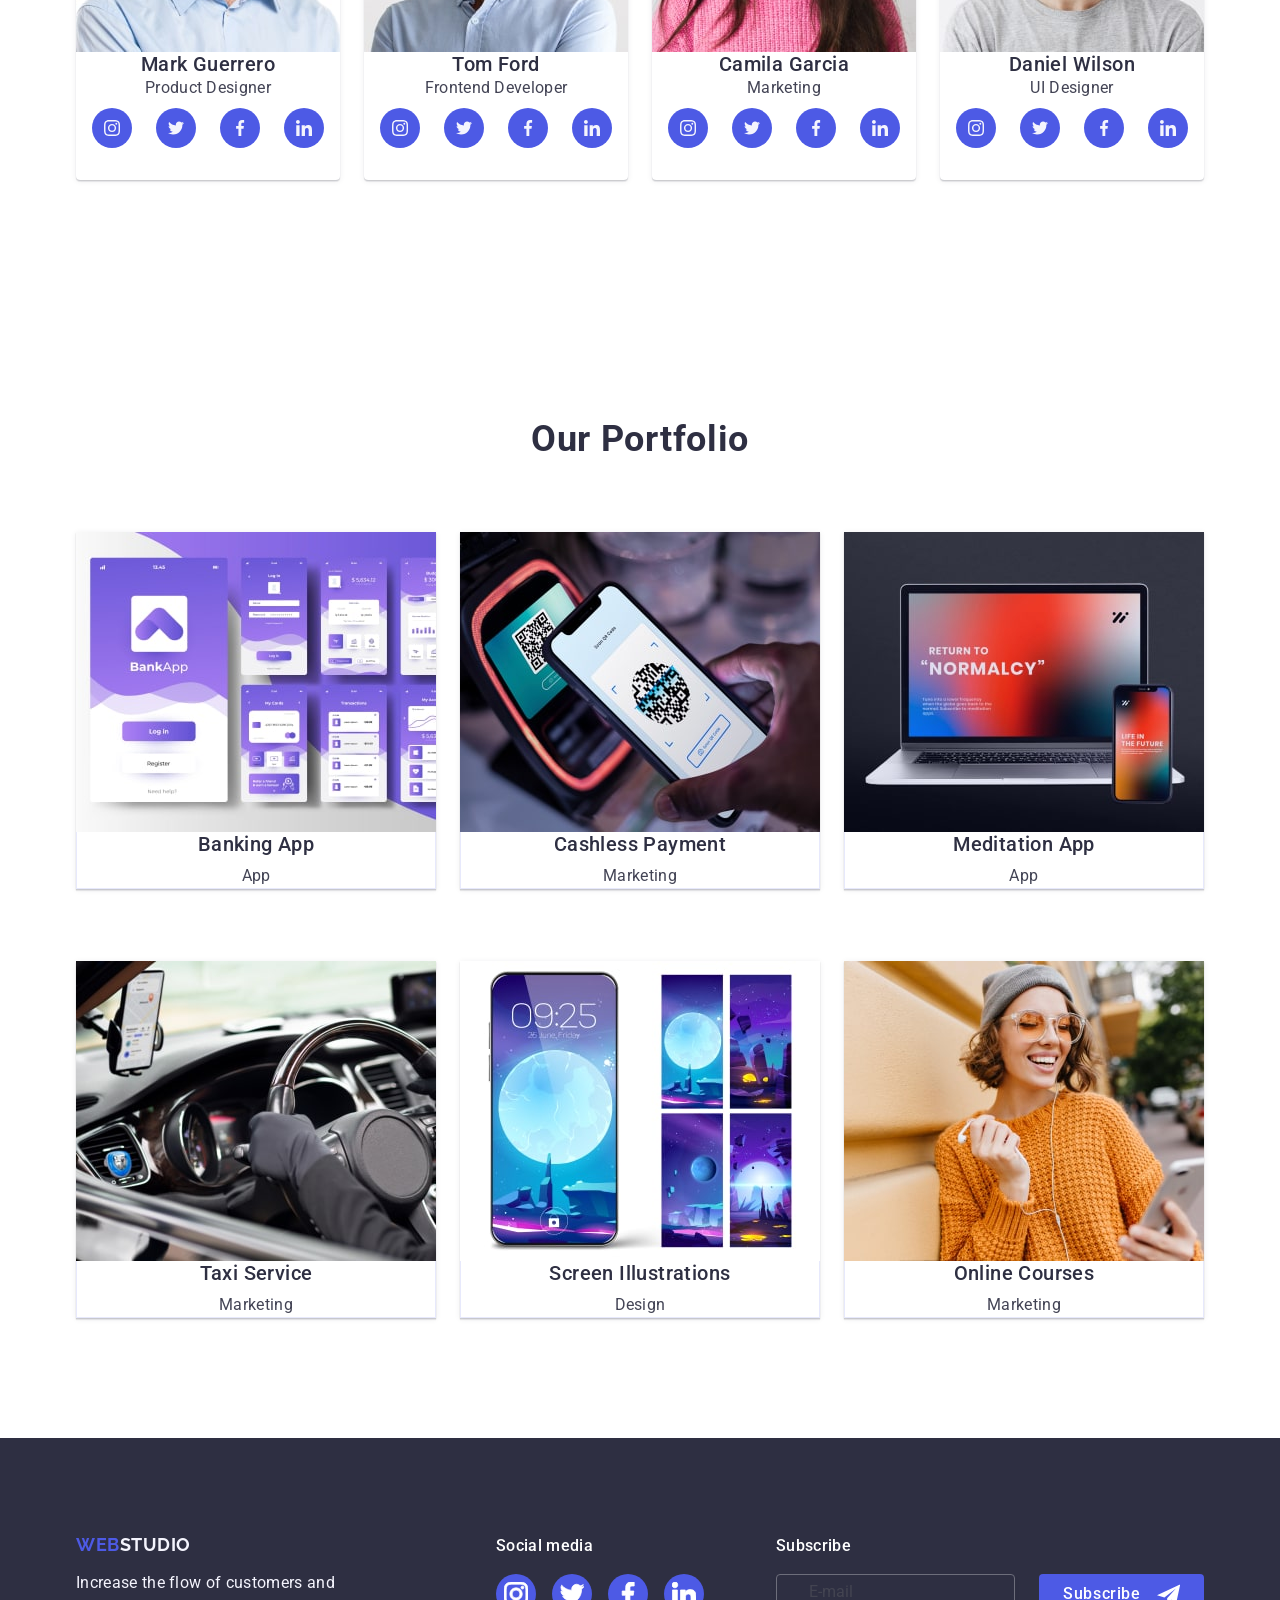
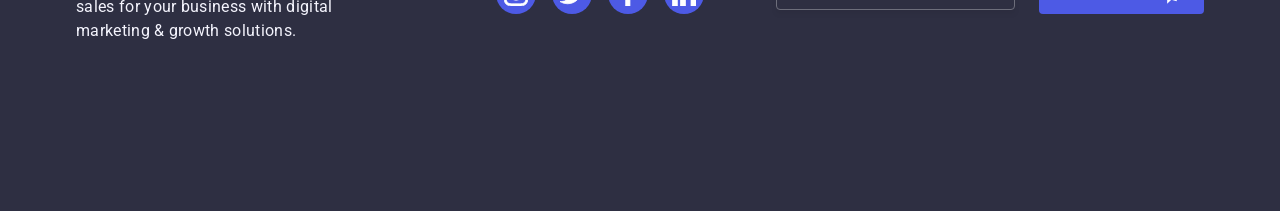
==== commit 5b9a3e78: "add" ====
--- a/index.html
+++ b/index.html
@@ -602,7 +602,7 @@
         
     </footer> 
     <!-- =============Backdrop============== -->
-     <div class="backdrop is-open">
+     <div class="backdrop">
       <div class="modal">
         <button class="modal-close-btn" type="button">
           <svg class="modal-close-btn-icon" width="8" height="8">
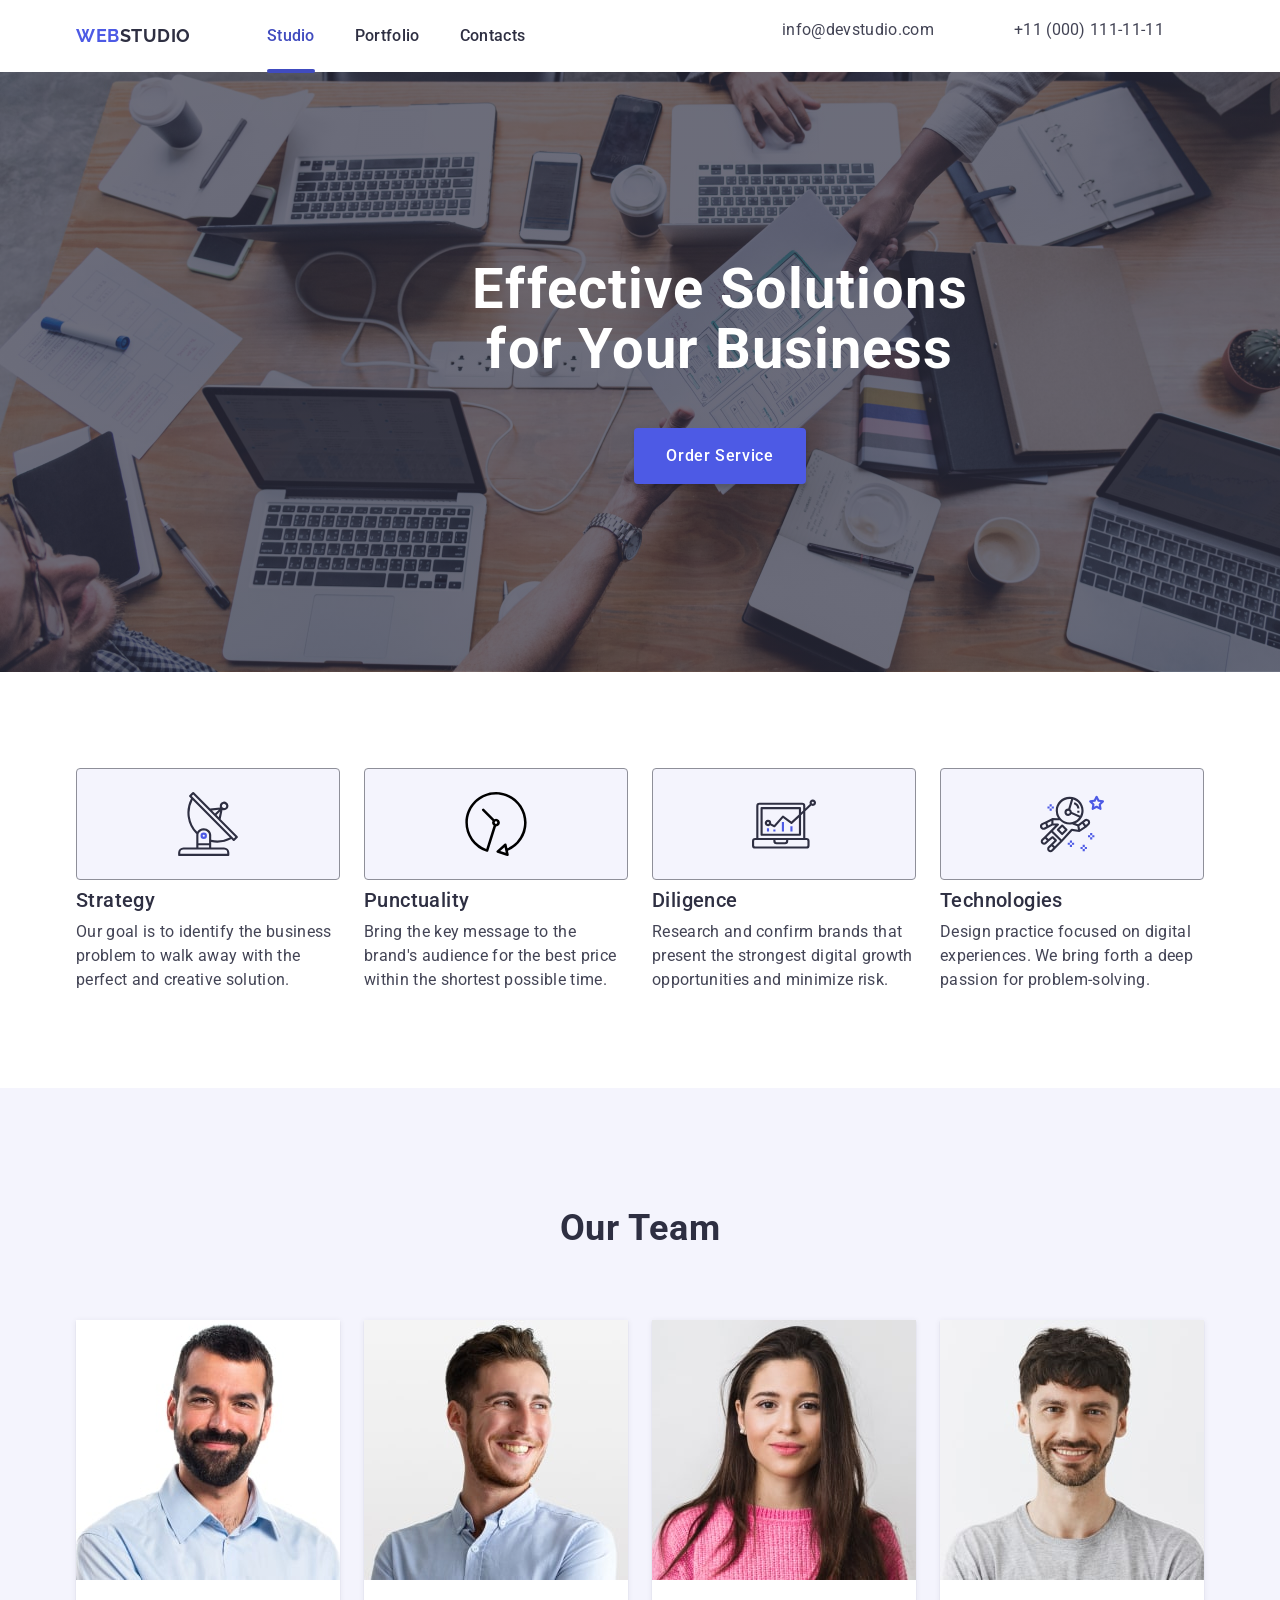
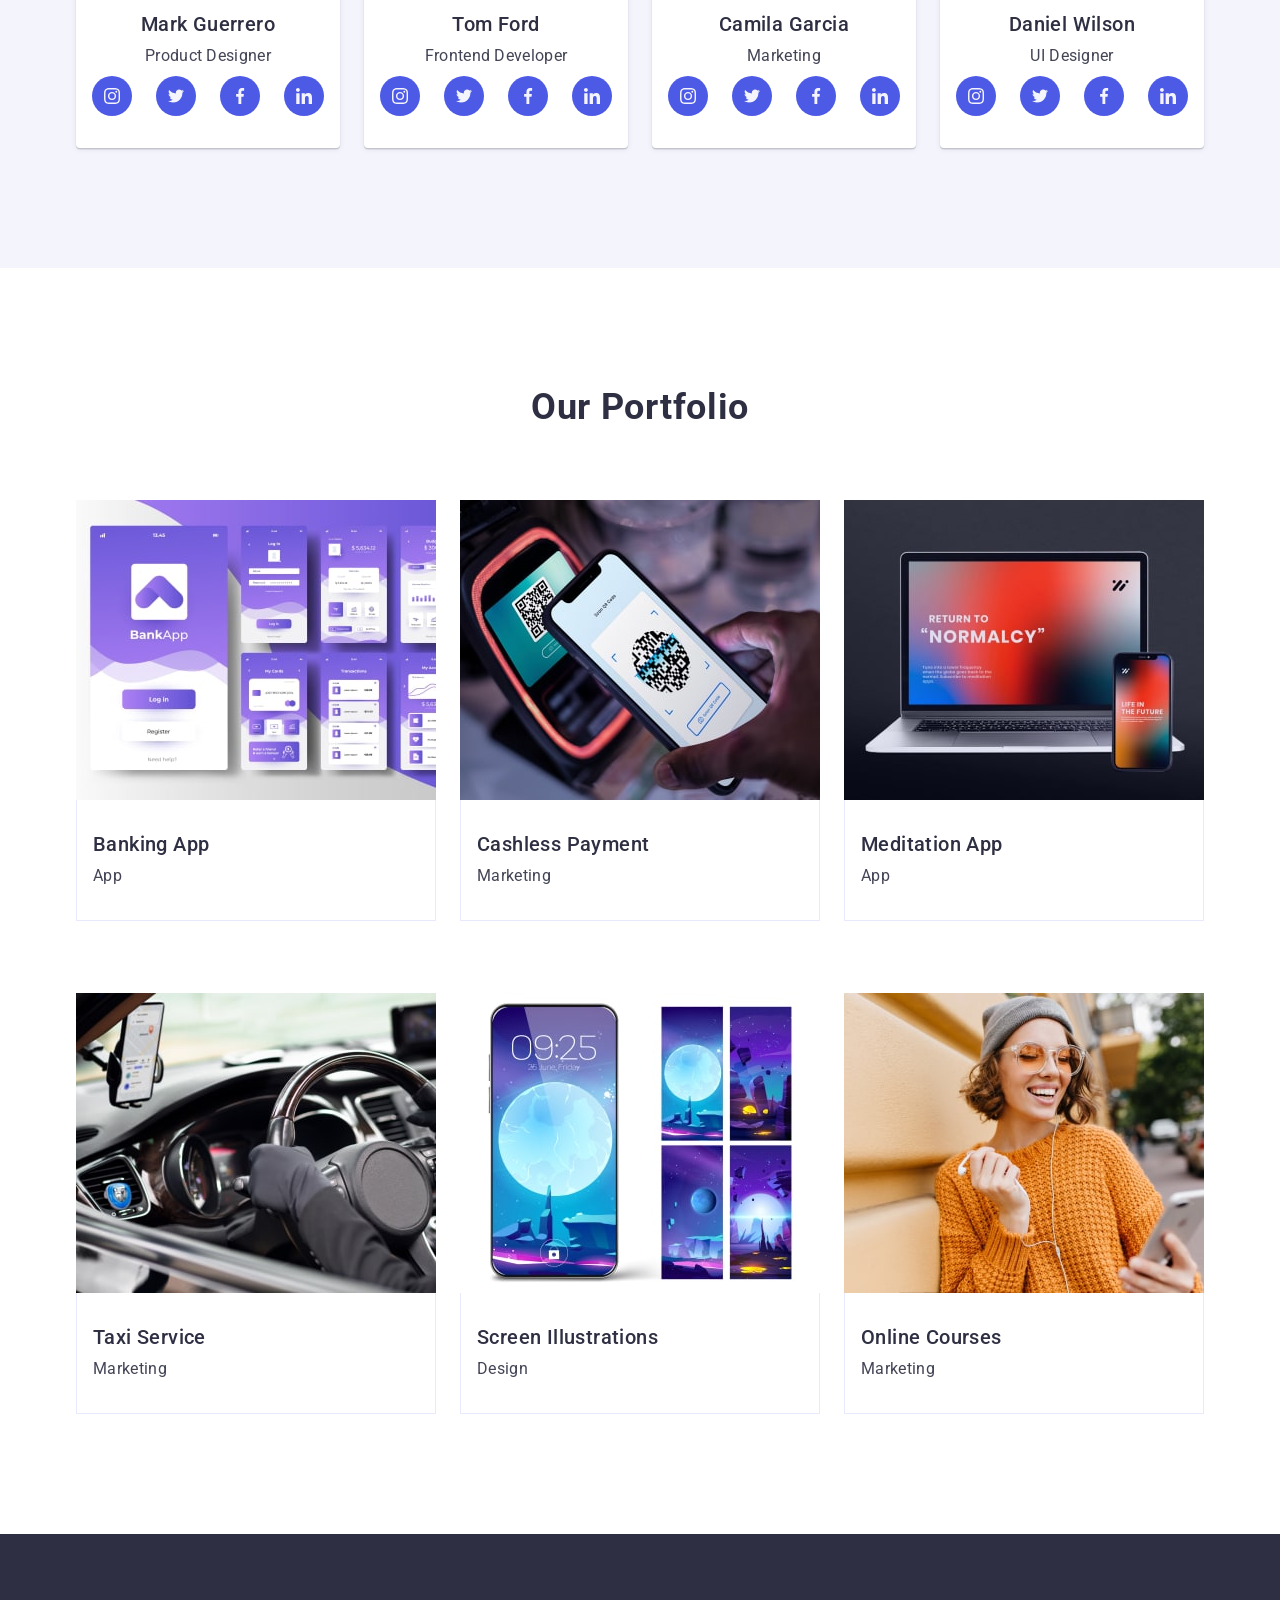
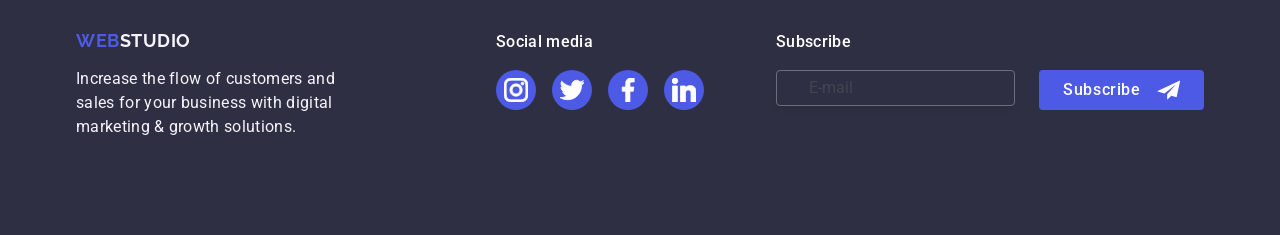
==== commit a58b4884: "add js" ====
--- a/index.html
+++ b/index.html
@@ -32,10 +32,10 @@
               >
             </li>
             <li class="navigation-list-item">
-              <a class="navigation-list-link" href="">Portfolio</a>
+              <a class="navigation-list-link" href="#portfolio">Portfolio</a>
             </li>
             <li class="navigation-list-item">
-              <a class="navigation-list-link" href="">Contacts</a>
+              <a class="navigation-list-link" href="#contacts">Contacts</a>
             </li>
           </ul>
         </nav>
@@ -370,7 +370,7 @@
         </div>
       </section> 
       <!--====== OUR PORTFOLIO====== -->
-       <section class="portfolio">
+       <section class="portfolio" id="portfolio">
         <div class="container portfolio-container">
           <h2 class="portfolio-title">Our Portfolio</h2>
           <ul class="portfolio-list">
@@ -513,7 +513,7 @@
       </section> 
     </main>
     <!-- ======FOOTER====== -->
-     <footer class="page-footer">
+     <footer class="page-footer" id="contacts">
       <div class="container footer-main-container">
         <div class="footer-logo-cont">
           <a class="logo-footer" href="./index.html"
@@ -578,7 +578,10 @@
           <div class="footer-subscribe-wrapper">
         
           <p class="footer-subscribe-text" >Subscribe</p>
-          <form class="form-subscribe">
+          <form class="form-subscribe" action="https://formsubmit.co/novytska@seznam.cz" method="POST">
+            <input type="hidden" name="_next" value="https://novytska12321.github.io/goit-markup-hw-06/thanks.html">
+            <input type="hidden" name="_captcha" value="false">
+            <input type="hidden" name="_subject" value="Нова підписка з WebStudio">
             <label class="footer-subscribe-label">
             <input class="footer-input" type="email" name="user-email-subscribe" id="user-email-subscribe" placeholder="E-mail"
               required />
@@ -616,7 +619,10 @@
         <p class="review-form-description">
           Leave your contacts and we will call you back
         </p>
-        <form class="review-form">
+        <form class="review-form" action="https://formsubmit.co/novytska@seznam.cz" method="POST">
+          <input type="hidden" name="_captcha" value="false">
+          <input type="hidden" name="_next" value="https://novytska12321.github.io/goit-markup-hw-06//thanks.html">
+          <input type="hidden" name="_subject" value="Нова заявка з сайту WebStudio">
           <div class="review-form-field-wrapper">
             <label class="review-form-field-label" for="user-name">Name</label>
             <div class="review-form-input-wrapper">
@@ -641,7 +647,7 @@
             type="tel"
              name="user-phone"
               id="user-phone"
-              pattern="[0-9]{3}-[0-9]{3}-[0-9]{2}-[0-9]{2}"
+              pattern="[0-9\s\-\+\(\)]{7,20}"
               title="xxx-xxx-xx-xx"
               required
               />
@@ -711,11 +717,11 @@
 
             </li>
             <li class="mobile-menu-list-item">
-              <a class="mobile-menu-list-link" href="">Portfolio</a>
+              <a class="mobile-menu-list-link" href="#portfolio">Portfolio</a>
 
             </li>
             <li class="mobile-menu-list-item">
-              <a class="mobile-menu-list-link" href="">Contacts</a>
+              <a class="mobile-menu-list-link" href="#contacts">Contacts</a>
 
             </li>
           </ul>
@@ -759,5 +765,6 @@
       </div>
 
     </div>
+    <script src="./js/app.js"></script>
   </body>
 </html>
--- a/css/styles.css
+++ b/css/styles.css
@@ -1,3 +1,6 @@
+html {
+  scroll-behavior: smooth;
+}
 ul {
   list-style-type: none;
   margin-bottom: 0;
@@ -50,7 +53,7 @@
 
 @media screen and (min-width: 768px) {
   .container {
-    max-width: 736px;
+    max-width: 768px;
   }
 }
 @media screen and (min-width: 1158px) {
@@ -64,6 +67,10 @@
 
 .navigation-list {
   display: none;
+}
+.page-navigation {
+  padding-top: 16px;
+  padding-bottom: 16px;
 }
 .address {
   display: none;
@@ -202,13 +209,15 @@
   }
   .address {
     display: flex;
+    font-style: normal;
   }
   .page-navigation {
     display: flex;
+    padding: 0;
   }
   .page-logo {
     padding-top: 16px;
-    padding-bottom: 24px;
+    padding-bottom: 23px;
   }
   .navigation-list-link {
     font-weight: 500;
@@ -241,17 +250,18 @@
   }
   .address-link {
     font-weight: 400;
-    font-size: 16px;
-    line-height: 1.5;
-    letter-spacing: 0.02em;
+    font-size: 12px;
+    line-height: 1.16;
+    letter-spacing: 0.04em;
     color: #434455;
-    padding-top: 24px;
-    padding-bottom: 24px;
     transition: color 250ms cubic-bezier(0.4, 0, 0.2, 1);
   }
   .address-link:hover,
   .address-link:focus {
     color: #404bbf;
+  }
+  .address-list-item {
+    margin-bottom: 12px;
   }
 }
 
@@ -269,8 +279,14 @@
     padding-bottom: 24px;
   }
   .page-logo {
-    padding-top: 24px;
-    padding-bottom: 24px;
+    padding-top: 25px;
+    padding-bottom: 25px;
+  }
+  .address-link {
+    font-size: 16px;
+    line-height: 1.5;
+    letter-spacing: 0.02em;
+    margin-right: 40px;
   }
 }
 /* ======HERO=========== */
@@ -287,16 +303,17 @@
   background-position: center;
   margin-left: auto;
   margin-right: auto;
-  padding: 188px 0;
-}
-media screen and (min-resolution: 192dpi) {
+  padding-top: 72px;
+  padding-bottom: 72px;
+}
+@media screen and (min-resolution: 192dpi) {
   .hero {
     background-image: linear-gradient(
         rgba(46, 47, 66, 0.7),
         rgba(46, 47, 66, 0.7)
       ),
       url(../images/hero-img/Dark-mobile-bg@2x-min.jpg);
-  }
+  } 
 }
 .main-title {
   font-size: 36px;
@@ -306,6 +323,9 @@
   color: #fff;
   margin-bottom: 72px;
   min-width: 216px;
+  margin-left: auto;
+  margin-right: auto;
+  max-width: 216px;
 }
 
 .button-top {
@@ -335,16 +355,17 @@
       ),
       url(../images/hero-img/Dark-tablet-bg-min.jpg);
     min-width: 768px;
+    padding-top: 112px;
+    padding-bottom: 112px;
   }
   .main-title {
     font-size: 56px;
     line-height: 1.07;
     text-align: center;
-    min-width: 496px;
+    max-width: 496px;
     margin: 0 auto;
     margin-bottom: 36px;
   }
-  yutg
 }
 @media screen and (min-width: 1158px) {
   .hero {
@@ -354,6 +375,8 @@
       ),
       url(../images/hero-img/people-office\ 1-min.jpg);
     min-width: 1440px;
+    padding-top: 188px;
+    padding-bottom: 188px;
 
     background-size: cover;
   }
@@ -365,14 +388,14 @@
     text-align: center;
     max-width: 496px;
     font-weight: 700;
-    align-content: center;
     margin: 0 auto;
     margin-bottom: 48px;
   }
 }
 /* =======BENEFITS========= */
-.benefits-container {
-  padding: 120px 0;
+
+.benefits {
+  padding: 96px 0;
 }
 .benefits-icons {
   display: none;
@@ -409,6 +432,9 @@
   }
   .benefits-list-item {
     width: calc((100% - 24px) / 2);
+  }
+  .benefits-list-title {
+    text-align: start;
   }
 }
 
@@ -447,6 +473,7 @@
     line-height: 1.5;
     letter-spacing: 0.02em;
     width: 264px;
+    font-weight: normal;
   }
   .benefits-list-item {
     width: calc((100% - 72px) / 4);
@@ -466,6 +493,13 @@
 .team-section {
   padding-top: 96px;
   padding-bottom: 96px;
+}
+.name-text-container {
+  padding-top: 32px;
+  padding-bottom: 32px;
+}
+.team-section {
+  background: #f4f4fd;
 }
 
 .team-list {
@@ -475,8 +509,15 @@
   justify-content: center;
   align-items: center;
 }
-.iteam-box {
-  margin-bottom: 72px;
+
+.team-item {
+  background-color: #fff;
+  transition: box-shadow;
+}
+.team-item:hover,
+.team-item-link:focus {
+  box-shadow: 0 2px 1px 0 rgba(46, 47, 66, 0.08),
+    0 1px 1px 0 rgba(46, 47, 66, 0.16), 0 1px 6px 0 rgba(46, 47, 66, 0.08);
 }
 .name-title {
   font-weight: 500;
@@ -485,6 +526,7 @@
   letter-spacing: 0.02em;
   text-align: center;
   color: #2e2f42;
+  margin-bottom: 8px;
 }
 .team-text {
   font-weight: 400;
@@ -532,15 +574,12 @@
     gap: 72px 24px;
   }
   .team-section {
-  padding-top: 120px;
-  padding-bottom: 120px;
-}
+    padding-top: 120px;
+    padding-bottom: 120px;
+  }
   .iteam-box {
-    width: calc((100% - 24px) / 2);
     border-radius: 0 0 4px 4px;
-    padding: 0px 0px 32px 0px;
-    box-shadow: 0 2px 1px 0 rgba(46, 47, 66, 0.08),
-      0 1px 1px 0 rgba(46, 47, 66, 0.16), 0 1px 6px 0 rgba(46, 47, 66, 0.08);
+
     background: #fff;
     margin: 0;
   }
@@ -560,9 +599,9 @@
     align-items: flex-start;
   }
   .team-section {
-  padding-top: 120px;
-  padding-bottom: 120px;
-}
+    padding-top: 120px;
+    padding-bottom: 120px;
+  }
   .iteam-box {
     width: calc((100% - 24px * 3) / 4);
 
@@ -585,7 +624,6 @@
 .portfolio {
   padding-top: 91px;
   padding-bottom: 101px;
-  
 }
 .portfolio-title {
   font-size: 36px;
@@ -602,8 +640,6 @@
 }
 .portfolio-item {
   background-color: #fff;
-  box-shadow: 0 2px 1px 0 rgba(46, 47, 66, 0.08),
-    0 1px 1px 0 rgba(46, 47, 66, 0.16), 0 1px 6px 0 rgba(46, 47, 66, 0.08);
   cursor: pointer;
   width: 288px;
   transition: box-shadow 250ms cubic-bezier(0.4, 0, 0.2, 1);
@@ -635,6 +671,10 @@
   border-top: none;
   position: relative;
   overflow: hidden;
+  padding-top: 32px;
+  padding-bottom: 32px;
+  padding-left: 16px;
+  padding-right: 16px;
 }
 .overlay {
   position: relative;
@@ -671,11 +711,18 @@
     align-items: center;
   }
   .portfolio {
-  padding-top: 96px;
-  padding-bottom: 82px;
-  
-}
-  
+    padding-top: 96px;
+    padding-bottom: 82px;
+  }
+  .portfolio-item {
+    width: calc((100% - 24px) / 2);
+  }
+  .portfolio-name {
+    text-align: start;
+  }
+  .portfolio-text {
+    text-align: start;
+  }
 }
 @media screen and (min-width: 1158px) {
   .portfolio-item {
@@ -689,7 +736,6 @@
     padding-bottom: 120px;
     text-align: center;
   }
-  
 }
 /* =======Footer====== */
 .page-footer {
@@ -734,7 +780,6 @@
 .footer-social-list {
   display: flex;
   gap: 16px;
-  margin-bottom: 72px;
 }
 .footer-social-media {
   width: 208px;
@@ -800,6 +845,7 @@
   text-align: center;
   color: #fff;
   margin: 0 auto;
+  border: none;
 }
 .footer-sub-icon {
   fill: #fff;
@@ -855,6 +901,9 @@
   }
   .footer-subscribe-button {
     border: none;
+  }
+  .footer-text {
+    margin: 0;
   }
 }
 
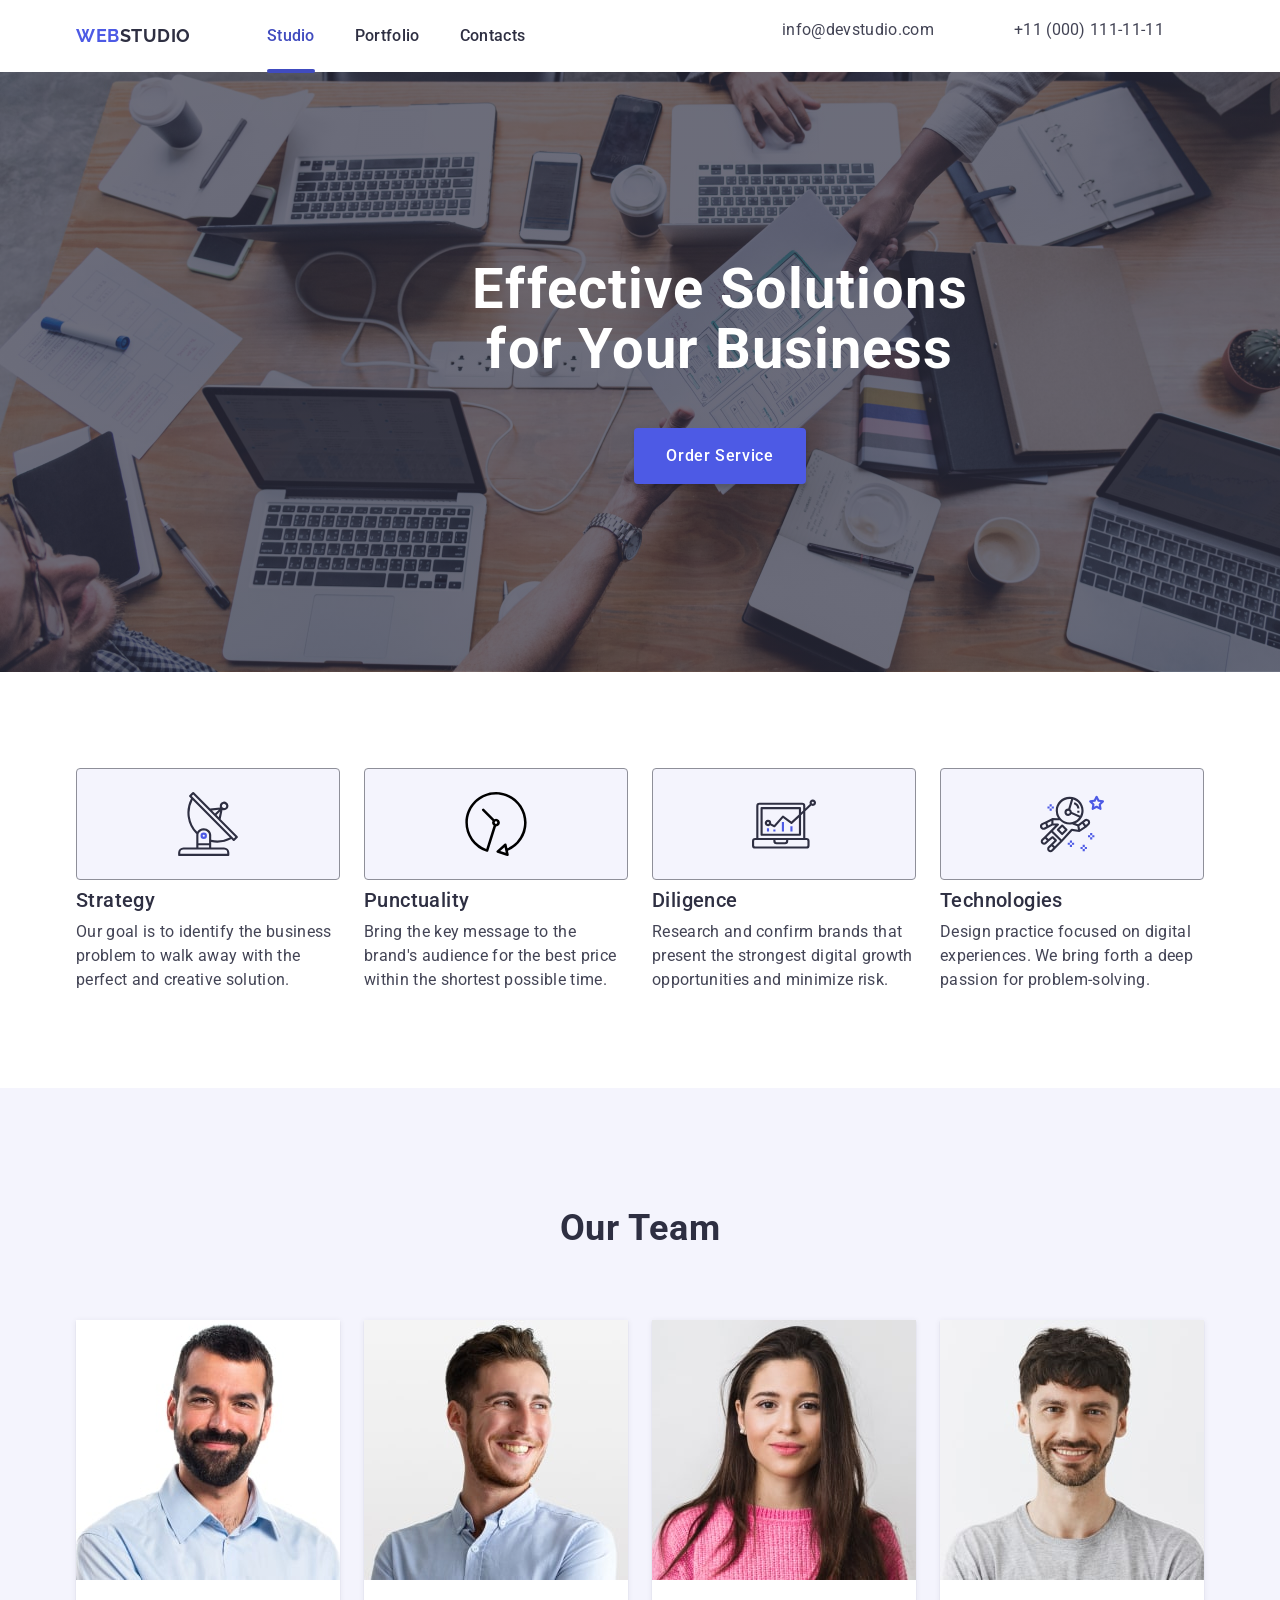
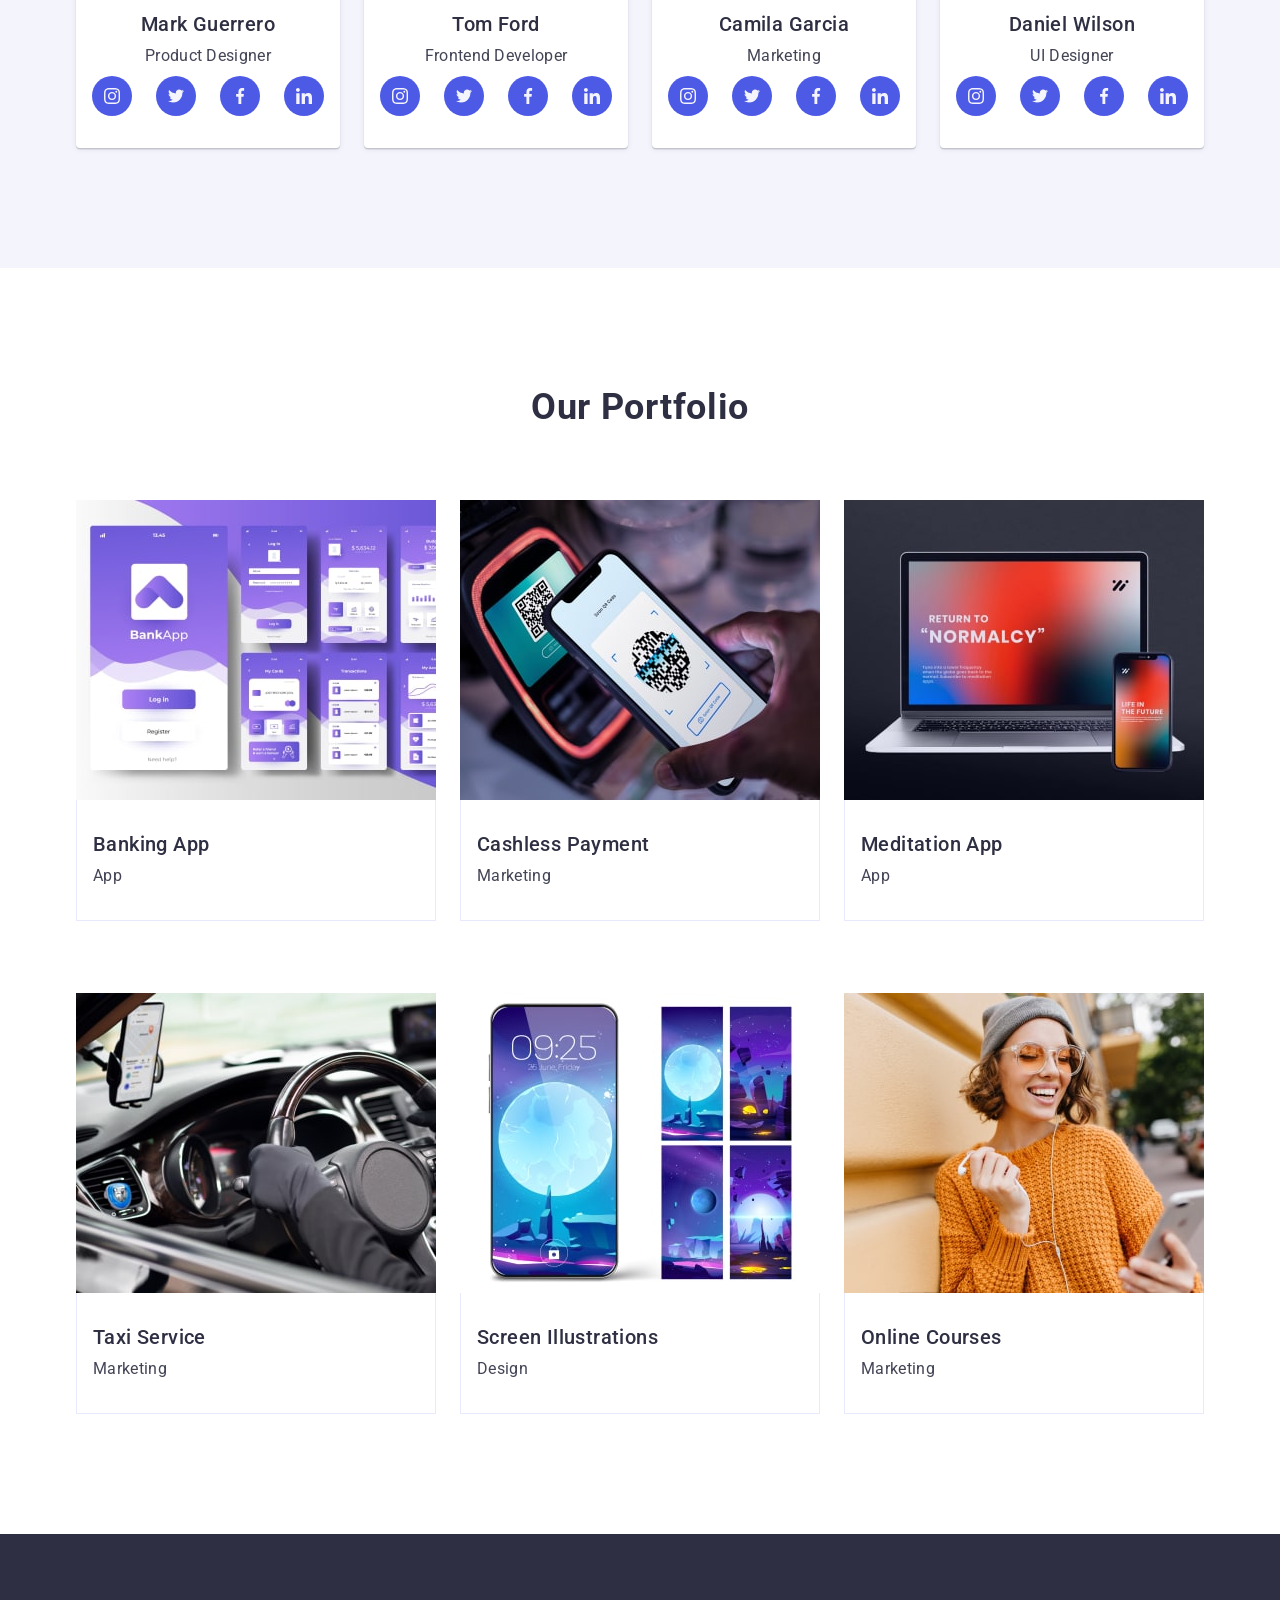
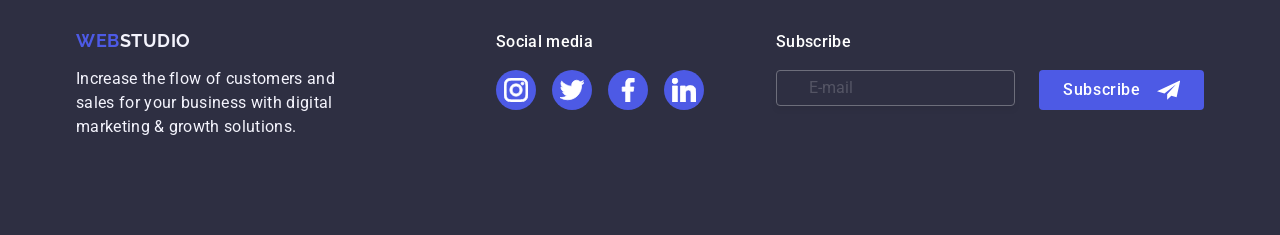
==== commit adc09f5f: "fix" ====
--- a/index.html
+++ b/index.html
@@ -621,7 +621,7 @@
         </p>
         <form class="review-form" action="https://formsubmit.co/novytska@seznam.cz" method="POST">
           <input type="hidden" name="_captcha" value="false">
-          <input type="hidden" name="_next" value="https://novytska12321.github.io/goit-markup-hw-06//thanks.html">
+          <input type="hidden" name="_next" value="https://novytska12321.github.io/goit-markup-hw-06/thanks.html">
           <input type="hidden" name="_subject" value="Нова заявка з сайту WebStudio">
           <div class="review-form-field-wrapper">
             <label class="review-form-field-label" for="user-name">Name</label>
@@ -733,28 +733,28 @@
         </address>
         <ul class="mobile-menu-social-list">
           <li class="mobile-menu-social-list-item">
-            <a class="mobile-menu-social-list-link" href="">
+            <a class="mobile-menu-social-list-link" href="https://www.instagram.com/" target="_blank">
               <svg class="mobile-menu-social-icon" width="24px" height="24px">
                 <use href="./images/icons.svg#icon-instagram-2"></use>
               </svg>
             </a>
           </li>
           <li class="mobile-menu-social-list-item">
-            <a class="mobile-menu-social-list-link" href="">
+            <a class="mobile-menu-social-list-link" href="https://twitter.com/" target="_blank">
               <svg class="mobile-menu-social-icon" width="24px" height="24px">
                 <use href="./images/icons.svg#icon-twitter-1"></use>
               </svg>
             </a>
           </li>
           <li class="mobile-menu-social-list-item">
-            <a class="mobile-menu-social-list-link" href="">
+            <a class="mobile-menu-social-list-link" href="https://www.facebook.com/index.php/" target="_blank">
               <svg class="mobile-menu-social-icon" width="24px" height="24px">
                 <use href="./images/icons.svg#icon-facebook-1"></use>
               </svg>
             </a>
           </li>
           <li class="mobile-menu-social-list-item">
-            <a class="mobile-menu-social-list-link" href="">
+            <a class="mobile-menu-social-list-link" href="https://www.linkedin.com/" target="_blank">
               <svg class="mobile-menu-social-icon" width="24px" height="24px">
                 <use href="./images/icons.svg#icon-linkedin-1"></use>
               </svg>
--- a/css/styles.css
+++ b/css/styles.css
@@ -817,6 +817,7 @@
 .footer-input {
   width: 100%;
   margin-bottom: 16px;
+  color: #ffffff;
   background: #2e2f42;
   border: 1px solid #fff;
   border-radius: 4px;
@@ -825,6 +826,9 @@
   padding-left: 32px;
   padding-top: 8px;
   padding-bottom: 8px;
+}
+.footer-input::placeholder {
+  color: rgba(255, 255, 255, 0.6);
 }
 .footer-subscribe-button {
   display: flex;
